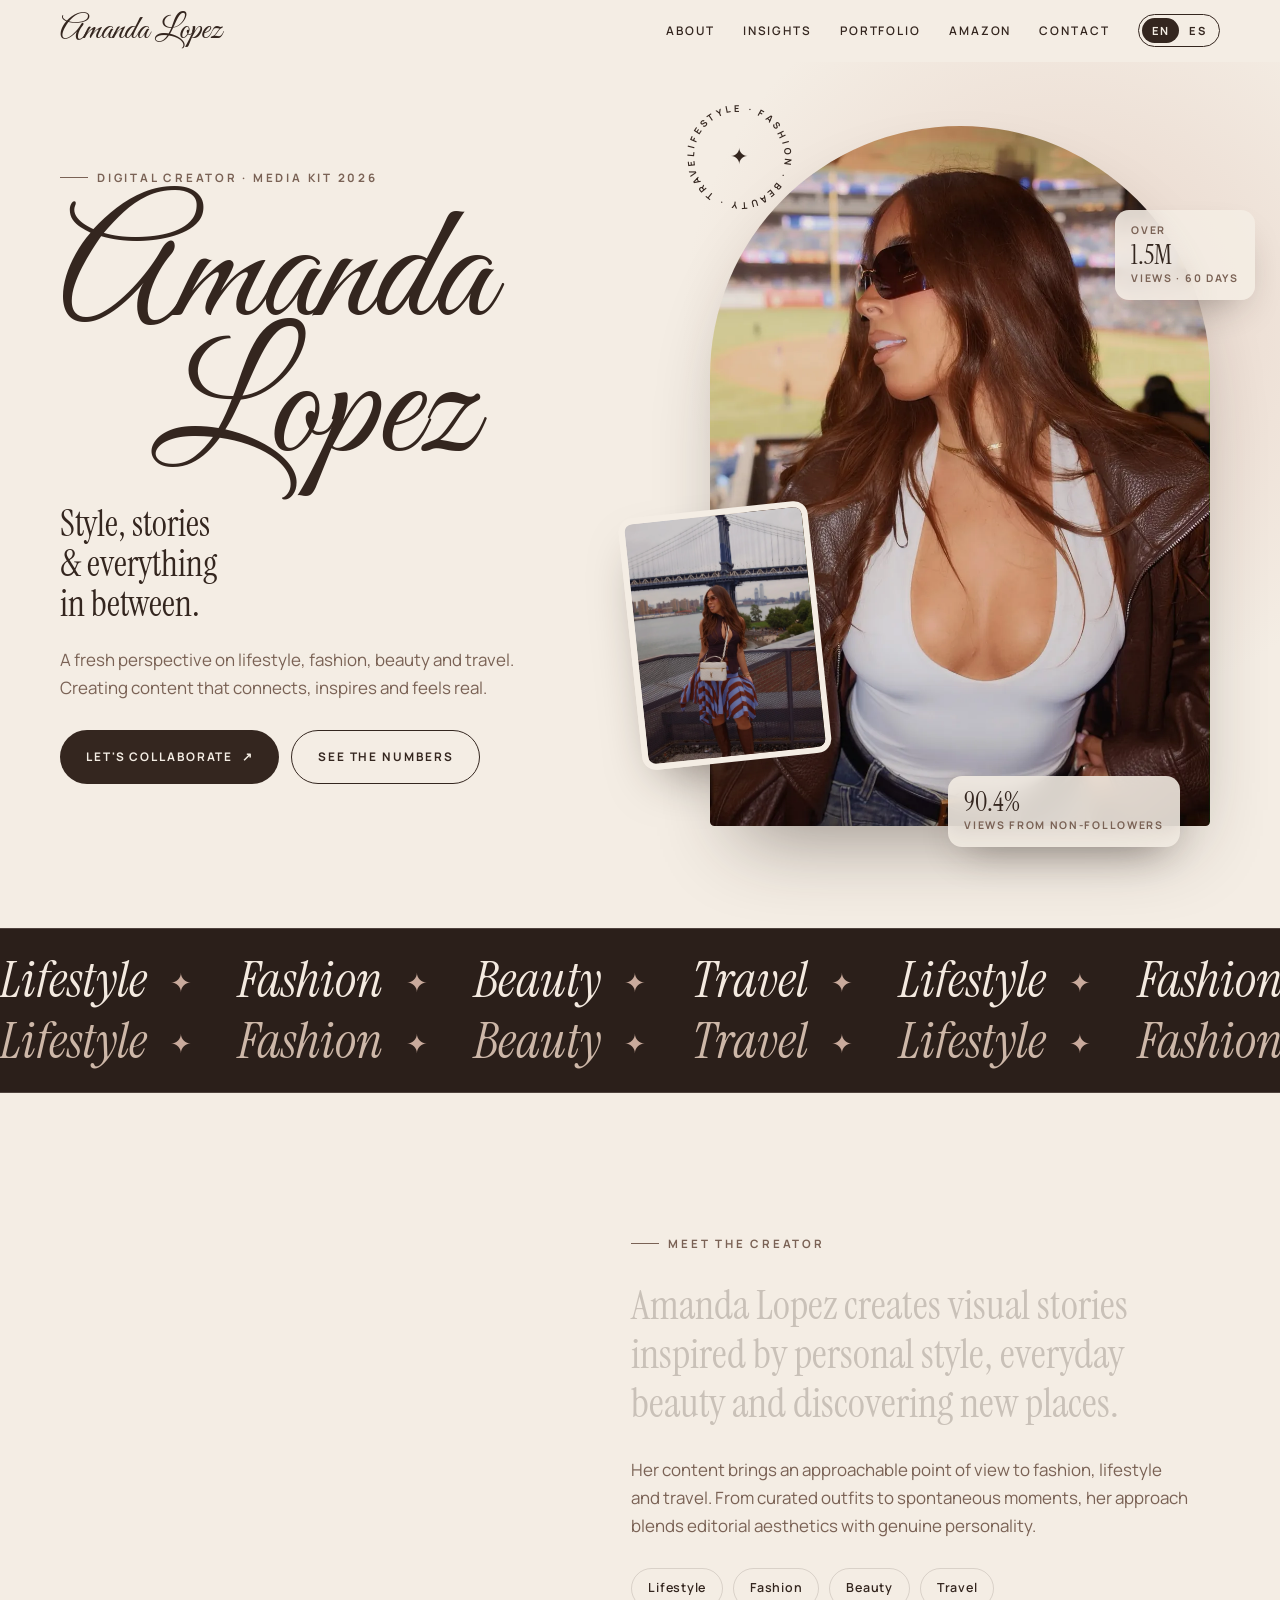
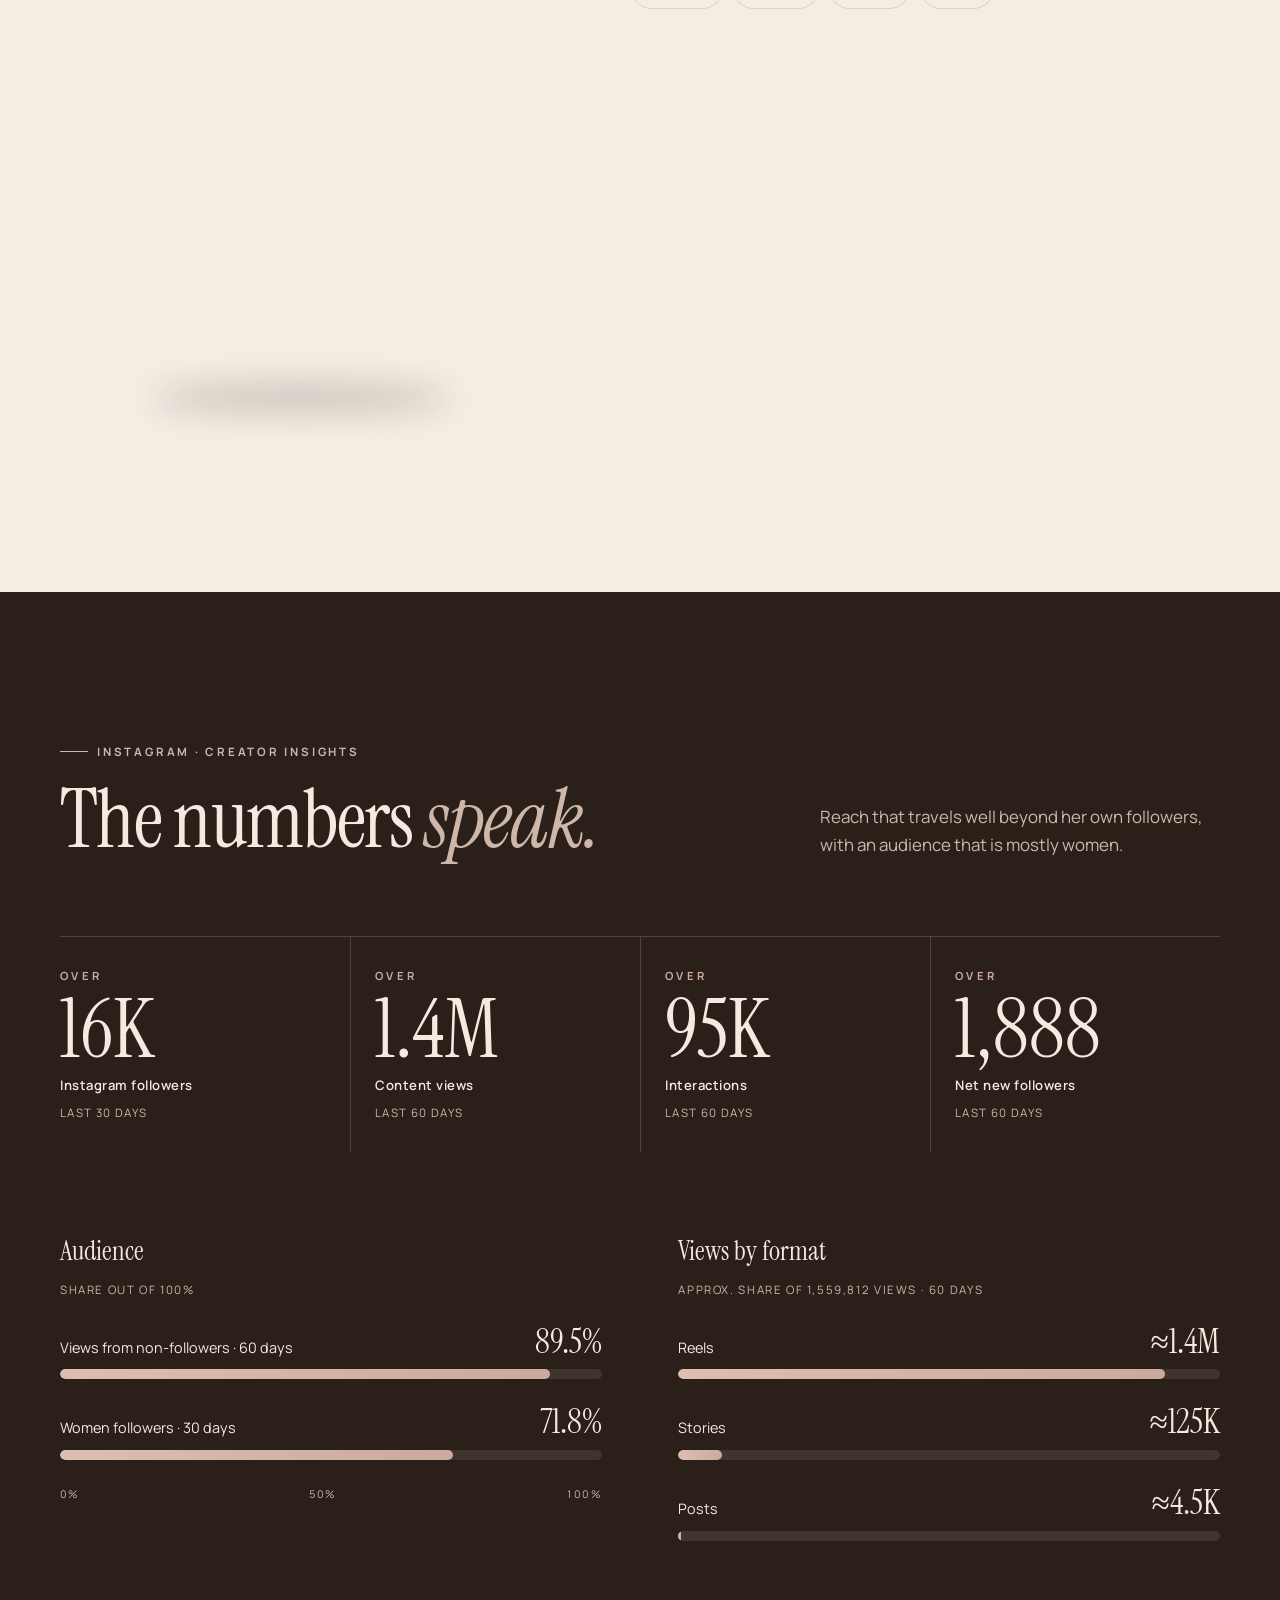
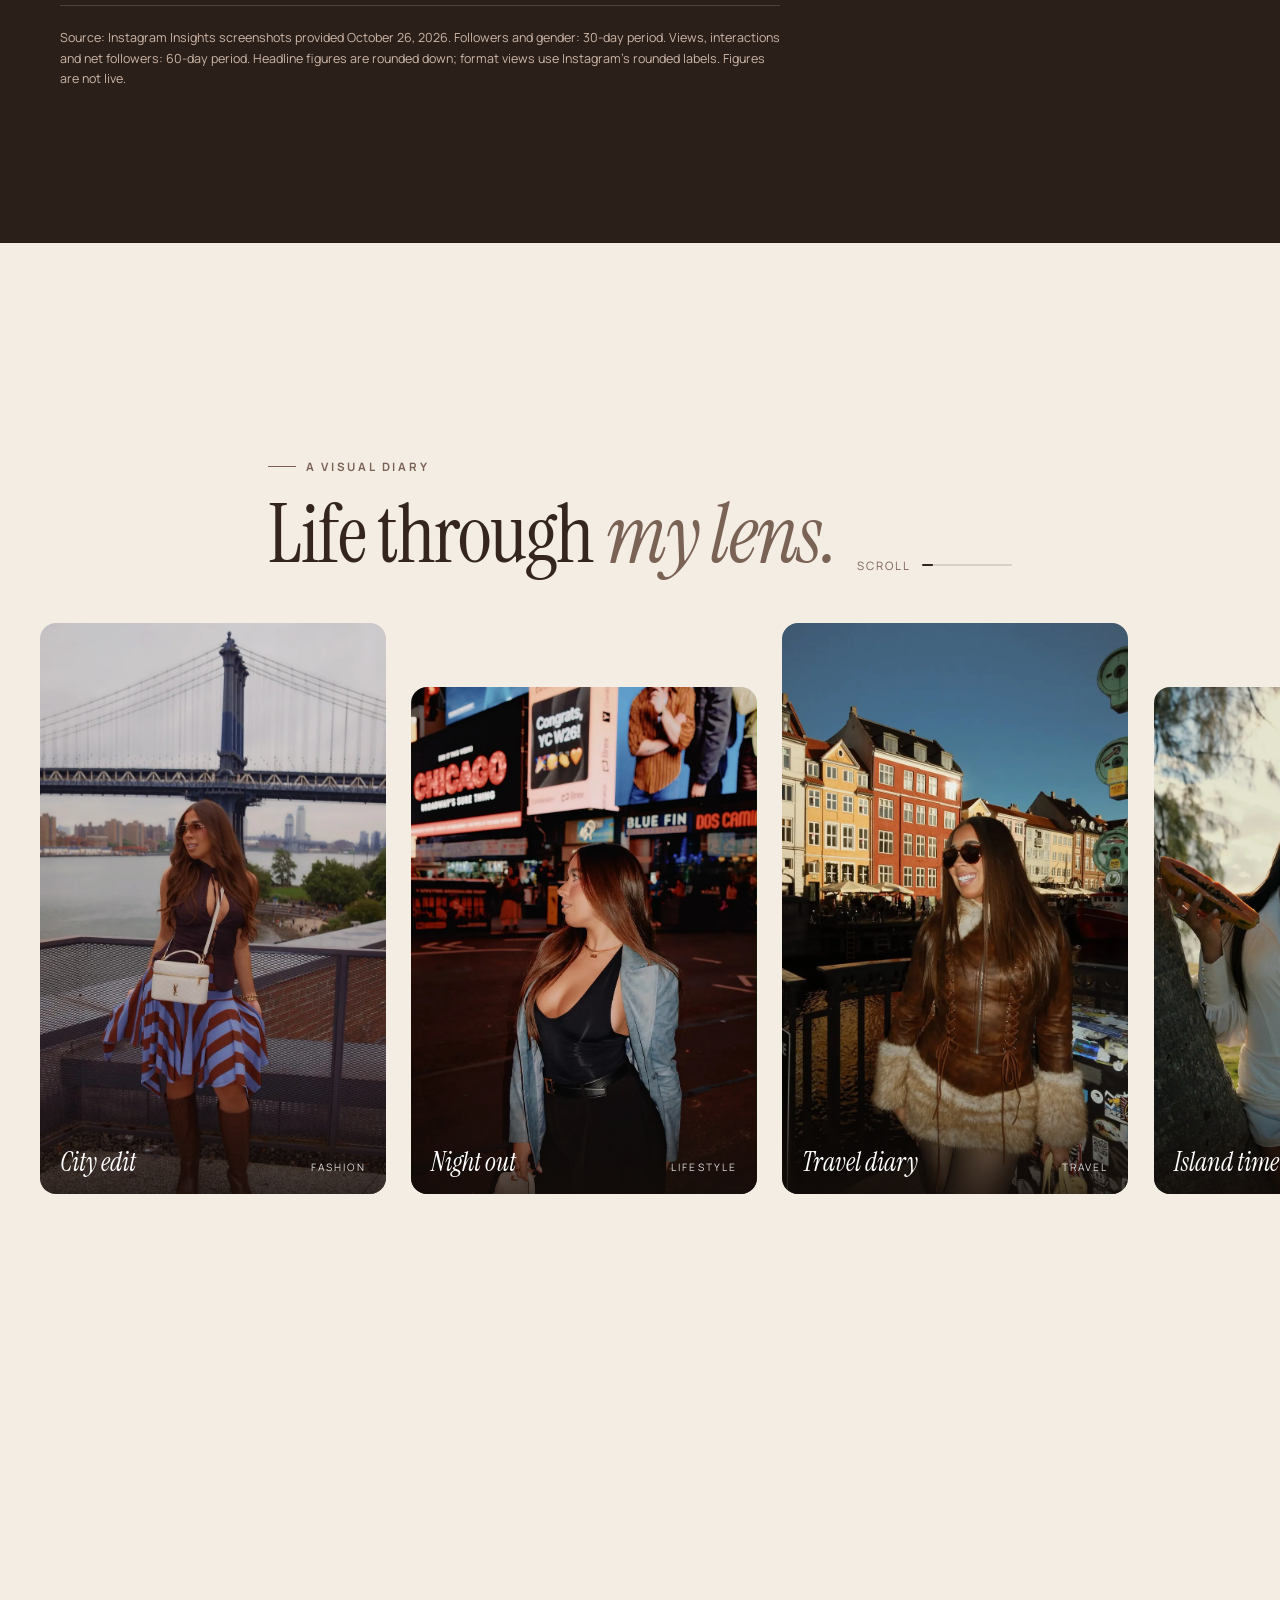
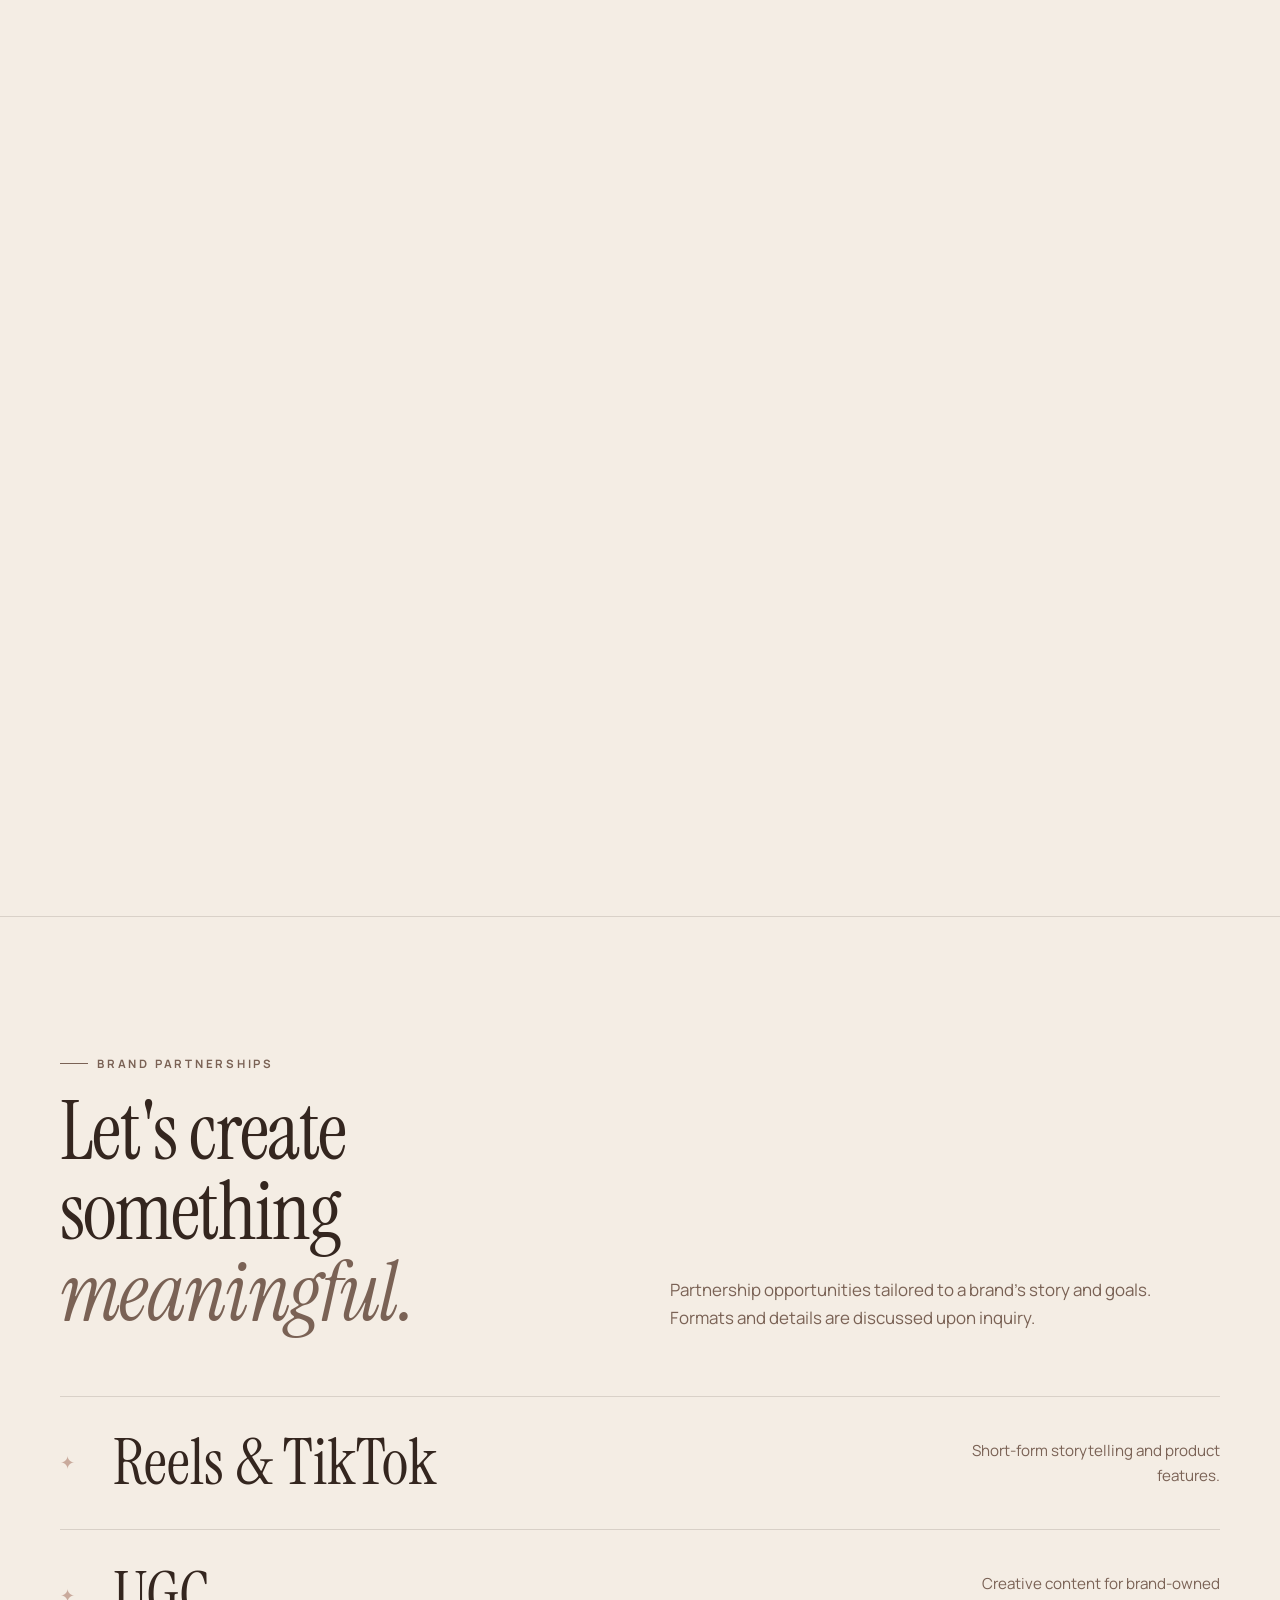
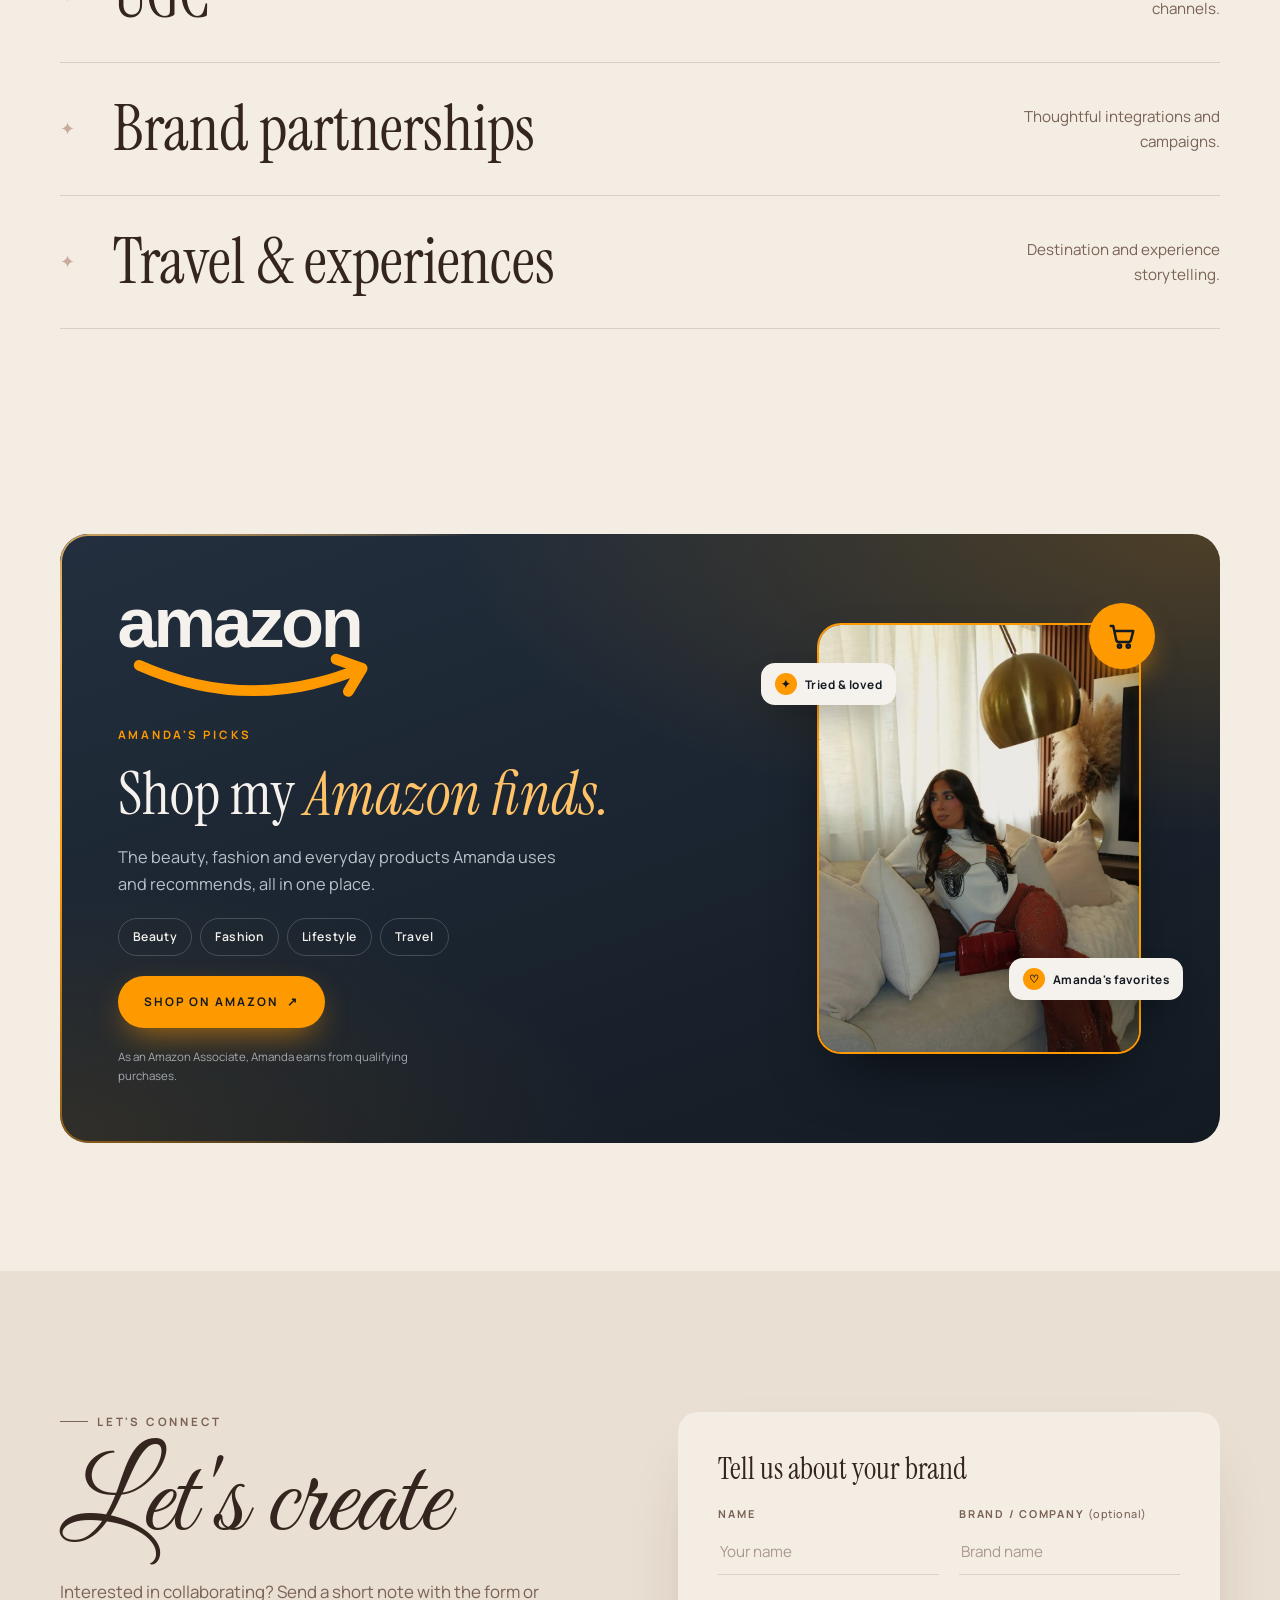
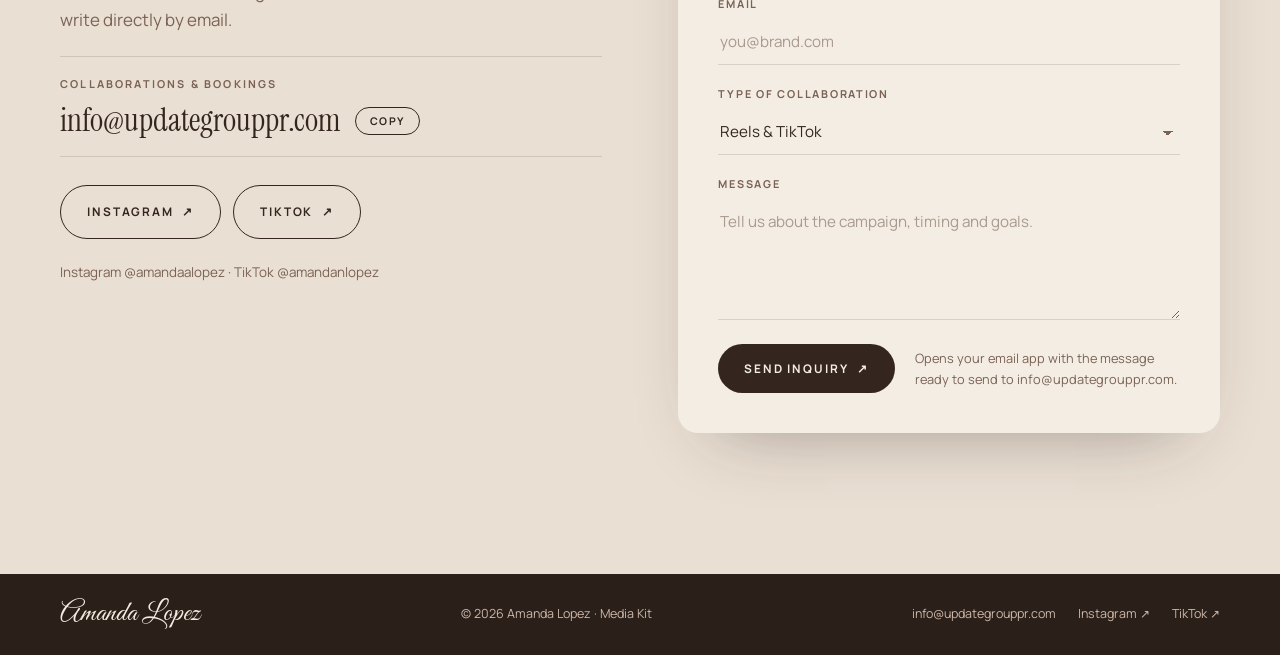
==== Amandalopez/index.html @ 155946e0 "Publish Amanda Lopez media kit at /Amandalopez Copy of the site from the Amanda_Lopez repo (index.ht" ====
<!doctype html>
<html lang="en">
<head>
<meta charset="utf-8">
<meta name="viewport" content="width=device-width,initial-scale=1,viewport-fit=cover">
<title>Amanda Lopez Media Kit</title>
<meta name="claude:viewport-fit-sides" content="cover">
<meta name="description" content="Amanda Lopez — lifestyle, fashion, beauty and travel creator. Media kit 2026.">
<link rel="preconnect" href="https://fonts.googleapis.com">
<link rel="preconnect" href="https://fonts.gstatic.com" crossorigin>
<link rel="stylesheet" href="https://fonts.googleapis.com/css2?family=Great+Vibes&family=Instrument+Serif:ital@0;1&family=Manrope:wght@400;500;600;700&display=swap">
<style>
/* Layout: editorial magazine spread — arched cover photo, chocolate data band, pinned horizontal photo reel, oversized cursive sign-off */
:root{
  --bg:#F4EDE4;          /* cream paper */
  --surface:#EADFD3;     /* nude card */
  --ink:#34261F;         /* chocolate */
  --muted:#7A6255;       /* cocoa text */
  --nude:#C9AA9C;        /* nude accent */
  --rose:#DDBFB2;        /* soft rose */
  --deep:#2B1F1A;        /* espresso band */
  --on-deep:#F4EAE0;
  --on-deep-muted:#CDB7A8;
  --line:rgba(52,38,31,.14);
  --line-deep:rgba(244,234,224,.18);
  --error:#A3412C;
  --phone-a:#9A7B6F;     /* cocoa titanium frame */
  --phone-b:#4A352D;
  --phone-edge:#2E211C;
  --phone-glass:#0D0908;
  --amz-ink:#131A22;     /* Amazon zone: navy */
  --amz-ink-2:#232F3E;
  --amz-orange:#FF9900;
  --amz-orange-2:#FFC266;
  --amz-text:#F5F1EC;
  --amz-muted:#B9C0C9;
  --font-sign:'Great Vibes','Snell Roundhand','Brush Script MT',cursive;
  --font-display:'Instrument Serif','Playfair Display',Georgia,serif;
  --font-body:'Manrope','Helvetica Neue',Arial,sans-serif;
  --ease:cubic-bezier(.22,1,.36,1);
  --gut-l:max(16px,env(safe-area-inset-left,0px));
  --gut-r:max(16px,env(safe-area-inset-right,0px));
  --wrap:1240px;
}
@media (prefers-color-scheme:dark){:root:not([data-theme="light"]){
  --bg:#1C1512;--surface:#271D19;--ink:#F1E6DB;--muted:#BFA899;--nude:#B8917F;--rose:#7E5D50;
  --deep:#120D0B;--on-deep:#F4EAE0;--on-deep-muted:#C2AC9E;--line:rgba(241,230,219,.14);--line-deep:rgba(244,234,224,.16);--error:#E89580;color-scheme:dark}}
:root[data-theme="dark"]{
  --bg:#1C1512;--surface:#271D19;--ink:#F1E6DB;--muted:#BFA899;--nude:#B8917F;--rose:#7E5D50;
  --deep:#120D0B;--on-deep:#F4EAE0;--on-deep-muted:#C2AC9E;--line:rgba(241,230,219,.14);--line-deep:rgba(244,234,224,.16);--error:#E89580;color-scheme:dark}

*{box-sizing:border-box}
html{scroll-behavior:smooth}
body{margin:0;background:var(--bg);color:var(--ink);font-family:var(--font-body);font-size:16px;line-height:1.65;overflow-x:hidden;-webkit-font-smoothing:antialiased}
body::before{content:"";position:fixed;inset:0 0 auto;height:env(safe-area-inset-top,0px);z-index:60;background:var(--bg)}
a{color:inherit;text-decoration:none}
img{max-width:100%;display:block}
::selection{background:var(--nude);color:var(--deep)}
:focus-visible{outline:2px solid var(--nude);outline-offset:4px;border-radius:2px}
.wrap{max-width:var(--wrap);margin-inline:auto;padding-left:var(--gut-l);padding-right:var(--gut-r)}
@media(min-width:700px){:root{--gut-l:max(40px,env(safe-area-inset-left,0px));--gut-r:max(40px,env(safe-area-inset-right,0px))}}
.sr-only{position:absolute;width:1px;height:1px;overflow:hidden;clip:rect(0 0 0 0);white-space:nowrap}

/* type scale */
.eyebrow{font-size:.72rem;font-weight:700;letter-spacing:.24em;text-transform:uppercase;color:var(--muted);display:inline-flex;align-items:center;gap:.8em}
.eyebrow::before{content:"";width:28px;height:1px;background:currentColor}
.h-xl{font-family:var(--font-display);font-weight:400;font-size:clamp(2.6rem,6.4vw,5.6rem);line-height:.98;letter-spacing:-.02em;margin:0;text-wrap:balance}
.h-xl em{font-style:italic;color:var(--muted)}
.lede{font-size:1.06rem;color:var(--muted);max-width:52ch;margin:0}

/* ---------- loader ---------- */
.loader{display:none}
.js-loading .loader{display:grid;place-items:center;position:fixed;inset:0;z-index:100;background:var(--deep);color:var(--on-deep);animation:curtain .8s var(--ease) 1.15s forwards}
.loader span{font-family:var(--font-sign);font-size:clamp(3.4rem,10vw,7rem);clip-path:inset(0 100% 0 0);animation:write 1s var(--ease) .1s forwards;padding:0 .2em}
@keyframes write{to{clip-path:inset(0 0 0 0)}}
@keyframes curtain{to{transform:translateY(-100%)}}

/* ---------- nav ---------- */
.nav{position:sticky;top:env(safe-area-inset-top,0px);z-index:50;transition:background .5s var(--ease),box-shadow .5s var(--ease)}
.nav.scrolled{background:color-mix(in srgb,var(--bg) 82%,transparent);backdrop-filter:blur(18px);-webkit-backdrop-filter:blur(18px);box-shadow:0 1px 0 var(--line)}
.nav-in{display:flex;align-items:center;justify-content:space-between;gap:16px;padding-block:14px}
.sig{font-family:var(--font-sign);font-size:2.1rem;line-height:1;white-space:nowrap;transition:transform .5s var(--ease)}
.sig:hover{transform:rotate(-4deg) scale(1.05)}
.nav-links{display:flex;align-items:center;gap:28px;font-size:.74rem;font-weight:600;letter-spacing:.16em;text-transform:uppercase}
.nav-links a{position:relative;padding-block:6px}
.nav-links a::after{content:"";position:absolute;left:0;right:0;bottom:0;height:1px;background:currentColor;transform:scaleX(0);transform-origin:right;transition:transform .45s var(--ease)}
.nav-links a:hover::after{transform:scaleX(1);transform-origin:left}
.lang{display:inline-flex;border:1px solid var(--ink);border-radius:999px;padding:3px;background:transparent;cursor:pointer;font:700 .7rem/1 var(--font-body);letter-spacing:.12em;color:var(--ink)}
.lang span{padding:7px 10px;border-radius:999px;transition:background .35s var(--ease),color .35s}
.lang span.on{background:var(--ink);color:var(--bg)}
@media(max-width:860px){.nav-links a:not(.keep){display:none}}

/* ---------- hero ---------- */
.hero{position:relative;padding-block:clamp(28px,5vw,64px) clamp(56px,8vw,110px);overflow:hidden}
.hero::before{content:"";position:absolute;width:62vw;height:62vw;max-width:820px;max-height:820px;right:-14vw;top:-10vw;border-radius:50%;background:radial-gradient(circle,var(--rose) 0%,transparent 68%);opacity:.55;pointer-events:none}
.hero-grid{position:relative;display:grid;grid-template-columns:1.05fr .95fr;gap:clamp(24px,5vw,72px);align-items:center}
.hero-copy{min-width:0;display:flex;flex-direction:column;gap:22px}
.hero h1{margin:0;font-family:var(--font-sign);font-weight:400;font-size:clamp(5rem,13vw,11.5rem);line-height:.82;letter-spacing:-.01em}
.hero h1 .l2{display:block;padding-left:.55em}
.hero-tag{font-family:var(--font-display);font-size:clamp(1.6rem,2.8vw,2.5rem);line-height:1.12;margin:0;max-width:16ch;text-wrap:balance}
.hero-tag em{color:var(--muted)}
.cta-row{display:flex;flex-wrap:wrap;gap:12px;margin-top:6px}
.btn{position:relative;display:inline-flex;align-items:center;gap:.7em;padding:16px 26px;border-radius:999px;font-size:.74rem;font-weight:700;letter-spacing:.16em;text-transform:uppercase;overflow:hidden;transition:transform .45s var(--ease),box-shadow .45s var(--ease),background .35s,color .35s;will-change:transform}
.btn-solid{background:var(--ink);color:var(--bg)}
.btn-solid:hover{box-shadow:0 14px 34px rgba(43,31,26,.28)}
.btn-ghost{border:1px solid var(--ink)}
.btn-ghost:hover{background:var(--ink);color:var(--bg)}
.btn .arr{display:inline-block;transition:transform .45s var(--ease)}
.btn:hover .arr{transform:translate(3px,-3px)}

.hero-visual{position:relative;min-width:0;justify-self:center;width:min(100%,500px)}
.arch{position:relative;aspect-ratio:3/4.2;max-width:100%;border-radius:999px 999px 18px 18px;overflow:hidden;background:var(--surface);box-shadow:0 40px 80px -30px rgba(43,31,26,.45)}
.arch img{width:100%;height:100%;object-fit:cover;object-position:50% 30%;transform:scale(1.08);transition:transform 1.6s var(--ease)}
.ready .arch img{transform:scale(1)}
.inset-photo{position:absolute;width:38%;aspect-ratio:3/4;left:-16%;bottom:9%;border-radius:14px;overflow:hidden;border:6px solid var(--bg);box-shadow:0 24px 50px -20px rgba(43,31,26,.5);transform:rotate(-6deg)}
.inset-photo img{width:100%;height:100%;object-fit:cover}
.chip{position:absolute;display:flex;flex-direction:column;gap:2px;padding:12px 16px;border-radius:14px;background:color-mix(in srgb,var(--bg) 88%,transparent);backdrop-filter:blur(10px);-webkit-backdrop-filter:blur(10px);box-shadow:0 18px 40px -18px rgba(43,31,26,.45);font-size:.66rem;font-weight:700;letter-spacing:.16em;text-transform:uppercase;color:var(--muted);animation:float 6s ease-in-out infinite}
.chip b{font-family:var(--font-display);font-weight:400;font-size:1.7rem;letter-spacing:0;text-transform:none;color:var(--ink);line-height:1}
.chip-1{top:12%;right:-9%}
.chip-2{bottom:-3%;right:6%;animation-delay:-3s}
@keyframes float{50%{transform:translateY(-10px)}}
.badge{position:absolute;top:-4%;left:-6%;width:118px;height:118px;color:var(--ink)}
.badge svg{width:100%;height:100%;animation:spin 22s linear infinite}
.badge text{font:700 9.5px var(--font-body);letter-spacing:3.2px;text-transform:uppercase;fill:currentColor}
.badge .star{position:absolute;inset:0;display:grid;place-items:center;font-size:1.4rem}
@keyframes spin{to{transform:rotate(360deg)}}

/* hero entrance */
.rise{opacity:1}
.js .rise{animation:rise 1.2s var(--ease) both;animation-delay:calc(1.05s + var(--d,0) * 110ms)}
.js.no-loader .rise{animation-delay:calc(var(--d,0) * 110ms)}
@keyframes rise{from{opacity:0;transform:translateY(40px);filter:blur(8px)}}

@media(max-width:860px){
  .hero-grid{grid-template-columns:1fr}
  .hero-visual{order:-1;width:min(84%,420px);margin-top:12px}
  .chip-1{right:-12%}
  .hero h1 .l2{padding-left:.4em}
}

/* ---------- marquee ---------- */
.marquee{background:var(--deep);color:var(--on-deep);overflow:hidden;padding-block:20px;border-block:1px solid var(--line-deep)}
.mq-row{display:flex;width:max-content;animation:mq 34s linear infinite}
.mq-row.rev{animation-direction:reverse;animation-duration:40s;color:var(--on-deep-muted)}
.mq-row span{font-family:var(--font-display);font-style:italic;font-size:clamp(1.8rem,4vw,3.2rem);line-height:1.2;padding-right:.9em;white-space:nowrap}
.mq-row span i{font-style:normal;font-size:.5em;vertical-align:middle;padding-left:.9em;color:var(--nude)}
.marquee:hover .mq-row{animation-play-state:paused}
@keyframes mq{to{transform:translateX(-50%)}}

/* ---------- about ---------- */
.about{padding-block:clamp(80px,11vw,150px)}
.about-grid{display:grid;grid-template-columns:.9fr 1.1fr;gap:clamp(32px,7vw,110px);align-items:start}
.phone-stage{position:sticky;top:96px;display:grid;justify-items:center;padding-block:10px 40px;perspective:1600px}
.phone-float{animation:pfloat 7s ease-in-out infinite}
@keyframes pfloat{50%{transform:translateY(-14px)}}
.phone{position:relative;width:min(330px,76vw);aspect-ratio:9/19.3;transform-style:preserve-3d;transform:rotateY(var(--ry,-22deg)) rotateX(var(--rx,8deg)) rotateZ(2deg);transition:transform .6s var(--ease)}
.phone .edge{position:absolute;inset:0;border-radius:15.5%/7.4%;background:linear-gradient(135deg,var(--phone-b),var(--phone-edge));transform:translateZ(var(--z))}
.phone-body{position:absolute;inset:0;border-radius:15.5%/7.4%;padding:3.6%;background:linear-gradient(145deg,var(--phone-a),var(--phone-b) 55%,var(--phone-a));box-shadow:inset 0 0 0 1.5px rgba(255,255,255,.22),inset 0 0 0 6px var(--phone-glass)}
.pbtn{position:absolute;width:4px;border-radius:2px;background:linear-gradient(90deg,var(--phone-edge),var(--phone-a))}
.pbtn.l1{left:-3px;top:18%;height:5%}.pbtn.l2{left:-3px;top:26%;height:9%}.pbtn.l3{left:-3px;top:37%;height:9%}.pbtn.r1{right:-3px;top:30%;height:14%;background:linear-gradient(270deg,var(--phone-edge),var(--phone-a))}
.screen{position:relative;height:100%;border-radius:12.5%/5.9%;overflow:hidden;background:var(--phone-glass)}
.screen img{width:100%;height:100%;object-fit:cover;object-position:50% 30%}
.island{position:absolute;top:2.4%;left:50%;width:31%;height:3.9%;transform:translateX(-50%);border-radius:999px;background:var(--phone-glass);z-index:2}
.statusbar{position:absolute;top:2.7%;left:9%;right:8%;display:flex;justify-content:space-between;align-items:center;color:#fff;font:700 .78rem/1 var(--font-body);z-index:2;text-shadow:0 1px 6px rgba(0,0,0,.35)}
.batt{display:inline-block;width:22px;height:11px;border:1.5px solid #fff;border-radius:3px;padding:1px;margin-left:6px;vertical-align:middle}
.batt::before{content:"";display:block;height:100%;width:80%;background:#fff;border-radius:1px}
.screen-cap{position:absolute;inset:auto 0 0 0;padding:40% 9% 13%;background:linear-gradient(transparent,rgba(20,13,10,.75));color:#fff;display:flex;flex-direction:column;gap:2px}
.screen-cap .s{font-family:var(--font-sign);font-size:2.6rem;line-height:1}
.screen-cap small{font-size:.74rem;letter-spacing:.08em;opacity:.9}
.home-bar{position:absolute;bottom:2.2%;left:50%;width:36%;height:5px;border-radius:5px;background:rgba(255,255,255,.85);transform:translateX(-50%);z-index:2}
.glare{position:absolute;inset:-20%;background:linear-gradient(115deg,rgba(255,255,255,.28) 0%,rgba(255,255,255,.06) 28%,transparent 42%);transform:translateX(var(--gx,0%));pointer-events:none;z-index:3;transition:transform .6s var(--ease)}
.phone-shadow{width:62%;height:26px;margin-top:34px;border-radius:50%;background:var(--ink);opacity:.22;filter:blur(16px)}
@media(max-width:860px){.phone-stage{position:relative;top:0}.phone{width:min(290px,70vw)}}
.about-copy{min-width:0;display:flex;flex-direction:column;gap:28px}
.big-quote{font-family:var(--font-display);font-size:clamp(1.7rem,3.2vw,2.75rem);line-height:1.2;margin:0;text-wrap:pretty}
.big-quote .w{transition:opacity .35s linear}
.about-copy p.lede{max-width:56ch}
.pills{display:flex;flex-wrap:wrap;gap:10px;padding:0;margin:0;list-style:none}
.pills li{border:1px solid var(--line);border-radius:999px;padding:9px 16px;font-size:.78rem;font-weight:600;letter-spacing:.06em;transition:background .35s,color .35s,border-color .35s}
.pills li:hover{background:var(--ink);color:var(--bg);border-color:var(--ink)}
@media(max-width:860px){.about-grid{grid-template-columns:1fr}}

/* ---------- insights ---------- */
.insights{background:var(--deep);color:var(--on-deep);padding-block:clamp(80px,11vw,150px);position:relative;overflow:hidden}
.insights .eyebrow{color:var(--on-deep-muted)}
.insights .h-xl em{color:var(--on-deep-muted)}
.ins-head{display:flex;flex-wrap:wrap;justify-content:space-between;align-items:end;gap:24px}
.ins-head .lede{color:var(--on-deep-muted);max-width:40ch}
.stat-grid{display:grid;grid-template-columns:repeat(4,1fr);margin-top:clamp(48px,6vw,80px);border-top:1px solid var(--line-deep)}
.stat{min-width:0;padding:30px 24px 30px 0;display:flex;flex-direction:column;gap:6px}
.stat+.stat{padding-left:24px;border-left:1px solid var(--line-deep)}
.stat .over{font-size:.7rem;font-weight:700;letter-spacing:.3em;text-transform:uppercase;color:var(--nude)}
.stat .num{font-family:var(--font-display);font-size:clamp(3.2rem,6.4vw,5.6rem);line-height:.95;font-variant-numeric:tabular-nums;white-space:nowrap}
.stat .lbl{font-size:.82rem;font-weight:600;letter-spacing:.04em;color:var(--on-deep)}
.stat .per{font-size:.72rem;letter-spacing:.12em;text-transform:uppercase;color:var(--on-deep-muted)}
@media(max-width:900px){.stat-grid{grid-template-columns:repeat(2,1fr)}.stat:nth-child(3){padding-left:0;border-left:0}.stat:nth-child(n+3){border-top:1px solid var(--line-deep)}}
@media(max-width:420px){.stat{padding-right:12px}.stat+.stat{padding-left:12px}.stat:nth-child(3){padding-left:0}.stat .num{font-size:2.7rem}}

.ins-lower{display:grid;grid-template-columns:1fr 1fr;gap:clamp(32px,6vw,90px);margin-top:clamp(48px,6vw,80px)}
.panel{min-width:0;display:flex;flex-direction:column;gap:26px}
.panel h3{margin:0;font-family:var(--font-display);font-weight:400;font-size:1.7rem}
.panel h3 small{display:block;font-family:var(--font-body);font-size:.72rem;letter-spacing:.14em;text-transform:uppercase;color:var(--on-deep-muted);margin-top:6px}
.meter{display:flex;flex-direction:column;gap:10px}
.meter-top{display:flex;justify-content:space-between;align-items:baseline;gap:12px}
.meter-top span{font-size:.9rem;color:var(--on-deep)}
.meter-top b{font-family:var(--font-display);font-weight:400;font-size:2.1rem;line-height:1;font-variant-numeric:tabular-nums}
.track{height:10px;border-radius:999px;background:rgba(244,234,224,.1);overflow:hidden}
.fill{height:100%;width:var(--v);min-width:3px;border-radius:999px;background:linear-gradient(90deg,var(--rose),var(--nude));transform-origin:left;transition:transform 1.8s var(--ease)}
.js-anim .fill{transform:scaleX(0)}
.js-anim .on .fill{transform:scaleX(1)}
.scale{display:flex;justify-content:space-between;font-size:.66rem;letter-spacing:.1em;color:var(--on-deep-muted);font-variant-numeric:tabular-nums}
.src{margin-top:clamp(40px,5vw,64px);padding-top:22px;border-top:1px solid var(--line-deep);font-size:.78rem;color:var(--on-deep-muted);max-width:90ch}
@media(max-width:860px){.ins-lower{grid-template-columns:1fr}}

/* ---------- portfolio (pinned horizontal reel) ---------- */
.work{position:relative;padding-block:clamp(80px,10vw,130px) 0}
.work-pin{display:flex;flex-direction:column;gap:clamp(28px,4vw,48px)}
.work-head{display:flex;flex-wrap:wrap;justify-content:space-between;align-items:end;gap:20px}
.reel-wrap{overflow-x:auto;scroll-snap-type:x mandatory;scroll-padding-left:var(--gut-l);scrollbar-width:none;padding-bottom:clamp(60px,8vw,110px)}
.reel-wrap::-webkit-scrollbar{display:none}
.reel{display:flex;gap:clamp(14px,2vw,26px);width:max-content;padding-left:var(--gut-l);padding-right:var(--gut-r)}
@media(min-width:1320px){.reel{padding-left:calc((100vw - var(--wrap))/2 + 40px)}.reel-wrap{scroll-padding-left:calc((100vw - var(--wrap))/2 + 40px)}}
.shot{position:relative;margin:0;flex:0 0 auto;width:clamp(240px,27vw,380px);aspect-ratio:3/4.4;border-radius:16px;overflow:hidden;background:var(--surface);scroll-snap-align:start;transition:transform .8s var(--ease)}
.shot:nth-child(even){margin-top:clamp(20px,5vw,70px)}
.shot img{width:100%;height:100%;object-fit:cover;transition:transform 1.3s var(--ease),filter 1s}
.shot:hover img{transform:scale(1.08);filter:saturate(1.08)}
.shot figcaption{position:absolute;inset:auto 0 0 0;padding:60px 20px 18px;background:linear-gradient(transparent,rgba(20,13,10,.72));color:#fff;display:flex;justify-content:space-between;align-items:end;gap:10px}
.shot figcaption b{font-family:var(--font-display);font-style:italic;font-weight:400;font-size:1.65rem;line-height:1}
.shot figcaption small{font-size:.64rem;letter-spacing:.2em;text-transform:uppercase;opacity:.85}
.reel-hint{font-size:.72rem;letter-spacing:.18em;text-transform:uppercase;color:var(--muted);display:flex;align-items:center;gap:10px}
.reel-hint .bar{width:90px;height:2px;background:var(--line);border-radius:2px;overflow:hidden}
.reel-hint .bar i{display:block;height:100%;width:100%;background:var(--ink);transform-origin:left;transform:scaleX(var(--p,.12))}
/* pinned mode (desktop, motion allowed) */
.work.pinned .work-pin{position:sticky;top:0;height:100vh;height:100svh;justify-content:center;overflow:hidden}
.work.pinned .reel-wrap{overflow:visible;scroll-snap-type:none;padding-bottom:0}
.work.pinned .reel{will-change:transform}

/* ---------- services ---------- */
.services{padding-block:clamp(80px,10vw,140px);border-top:1px solid var(--line)}
.svc-head{display:grid;grid-template-columns:1fr 1fr;gap:24px 60px;align-items:end;margin-bottom:clamp(40px,5vw,64px)}
.svc-head>*{min-width:0}
.svc-list{list-style:none;margin:0;padding:0;border-top:1px solid var(--line)}
.svc{display:grid;grid-template-columns:auto 1fr auto;align-items:center;gap:clamp(16px,3vw,40px);padding-block:clamp(22px,3vw,34px);border-bottom:1px solid var(--line);position:relative;cursor:default}
.svc .star{color:var(--nude);font-size:1.1rem;transition:transform .6s var(--ease)}
.svc h3{margin:0;font-family:var(--font-display);font-weight:400;font-size:clamp(2rem,5vw,4.2rem);line-height:1;transition:transform .6s var(--ease),color .4s}
.svc p{margin:0;max-width:30ch;text-align:right;color:var(--muted);font-size:.95rem;min-width:0}
.svc:hover h3{transform:translateX(18px);font-style:italic}
.svc:hover .star{transform:rotate(180deg) scale(1.3)}
.svc-float{position:fixed;left:0;top:0;width:220px;aspect-ratio:3/4;border-radius:14px;overflow:hidden;pointer-events:none;z-index:40;opacity:0;transform:translate(-50%,-50%) scale(.85) rotate(-4deg);transition:opacity .35s var(--ease),transform .5s var(--ease)}
.svc-float.show{opacity:1;transform:translate(-50%,-50%) scale(1) rotate(-4deg)}
.svc-float img{width:100%;height:100%;object-fit:cover}
@media(max-width:760px){.svc-head{grid-template-columns:1fr}.svc{grid-template-columns:auto 1fr}.svc p{grid-column:2;text-align:left}}

/* ---------- amazon zone ---------- */
@property --spin{syntax:'<angle>';inherits:false;initial-value:0deg}
.amz{padding-block:clamp(40px,6vw,90px) clamp(80px,10vw,130px)}
.amz-card{position:relative;isolation:isolate;border-radius:28px;padding:clamp(26px,4.5vw,64px);color:var(--amz-text);background:radial-gradient(120% 90% at 100% 0%,rgba(255,153,0,.22),transparent 55%),radial-gradient(80% 70% at 0% 100%,rgba(255,153,0,.10),transparent 60%),linear-gradient(160deg,var(--amz-ink-2),var(--amz-ink));display:grid;grid-template-columns:1.25fr .75fr;gap:clamp(28px,5vw,70px);align-items:center;overflow:hidden;transform:perspective(1400px) rotateX(var(--tx,0deg)) rotateY(var(--ty,0deg));transition:transform .6s var(--ease)}
.amz-card::before{content:"";position:absolute;inset:0;border-radius:inherit;padding:2px;background:conic-gradient(from var(--spin),transparent 0 62%,var(--amz-orange) 74%,var(--amz-orange-2) 80%,transparent 92%);-webkit-mask:linear-gradient(#000 0 0) content-box,linear-gradient(#000 0 0);-webkit-mask-composite:xor;mask-composite:exclude;animation:spinb 5s linear infinite;z-index:-1;pointer-events:none}
@keyframes spinb{to{--spin:360deg}}
.amz-card>*{min-width:0}
.amz-copy{display:flex;flex-direction:column;gap:20px}
.amz-logo{display:inline-flex;flex-direction:column;align-items:flex-start;color:var(--amz-text);width:max-content}
.amz-logo .word{font:800 clamp(2.6rem,6vw,4.4rem)/.9 'Helvetica Neue',Arial,sans-serif;letter-spacing:-.045em}
.amz-logo svg{width:82%;height:auto;margin-top:-2px;margin-left:4%;overflow:visible}
.amz-logo path{fill:none;stroke:var(--amz-orange);stroke-width:7;stroke-linecap:round;stroke-linejoin:round}
.js-anim .amz-logo path{stroke-dasharray:200;stroke-dashoffset:200;transition:stroke-dashoffset 1.4s var(--ease) .35s}
.js-anim .on .amz-logo path{stroke-dashoffset:0}
.amz-kicker{font-size:.72rem;font-weight:700;letter-spacing:.24em;text-transform:uppercase;color:var(--amz-orange)}
.amz h2{margin:0;font-family:var(--font-display);font-weight:400;font-size:clamp(2.2rem,4.6vw,3.9rem);line-height:1.02;text-wrap:balance}
.amz h2 em{color:var(--amz-orange-2)}
.amz-copy p{margin:0;color:var(--amz-muted);max-width:46ch;font-size:1.02rem}
.amz-tags{display:flex;flex-wrap:wrap;gap:8px;list-style:none;margin:0;padding:0}
.amz-tags li{padding:8px 14px;border-radius:999px;border:1px solid rgba(255,255,255,.18);font-size:.76rem;font-weight:600;letter-spacing:.05em}
.btn-amz{background:var(--amz-orange);color:var(--amz-ink);align-self:flex-start;box-shadow:0 12px 32px -10px rgba(255,153,0,.7)}
.btn-amz::after{content:"";position:absolute;top:0;bottom:0;left:-60%;width:40%;transform:skewX(-20deg);background:linear-gradient(90deg,transparent,rgba(255,255,255,.55),transparent);animation:sheen 3.2s ease-in-out infinite}
@keyframes sheen{0%,55%{left:-60%}100%{left:130%}}
.btn-amz:hover{background:var(--amz-orange-2);box-shadow:0 18px 40px -10px rgba(255,153,0,.85)}
.amz-disc{font-size:.72rem!important;color:var(--amz-muted)!important;opacity:.85}
.amz-visual{position:relative;justify-self:center;width:min(100%,320px)}
.amz-photo{position:relative;aspect-ratio:3/4;border-radius:22px;overflow:hidden;box-shadow:0 0 0 2px var(--amz-orange),0 30px 60px -20px rgba(0,0,0,.6)}
.amz-photo img{width:100%;height:100%;object-fit:cover;object-position:50% 35%;transition:transform 1.2s var(--ease)}
.amz-card:hover .amz-photo img{transform:scale(1.06)}
.amz-float{position:absolute;display:flex;align-items:center;gap:8px;padding:10px 14px;border-radius:14px;background:var(--amz-text);color:var(--amz-ink);font-size:.74rem;font-weight:700;letter-spacing:.04em;box-shadow:0 16px 34px -14px rgba(0,0,0,.55);animation:float 5.5s ease-in-out infinite;white-space:nowrap}
.amz-float .dot{width:22px;height:22px;border-radius:50%;display:grid;place-items:center;background:var(--amz-orange);font-size:.7rem}
.amz-float.f1{top:9%;left:-18%}
.amz-float.f2{bottom:12%;right:-14%;animation-delay:-2.6s}
.amz-cart{position:absolute;top:-22px;right:-16px;width:66px;height:66px;border-radius:50%;background:var(--amz-orange);color:var(--amz-ink);display:grid;place-items:center;box-shadow:0 14px 30px -10px rgba(255,153,0,.8);animation:bob 2.8s ease-in-out infinite}
.amz-cart svg{width:30px;height:30px}
@keyframes bob{50%{transform:translateY(-8px) rotate(-8deg)}}
@media(max-width:860px){.amz-card{grid-template-columns:1fr}.amz-visual{order:-1;width:min(70%,280px);margin-top:10px}.amz-float.f1{left:-10%}.amz-float.f2{right:-10%}}

/* ---------- contact ---------- */
.contact{position:relative;padding-block:clamp(80px,11vw,150px);overflow:hidden;background:var(--surface)}
.contact-grid{display:grid;grid-template-columns:1fr 1fr;gap:clamp(36px,6vw,90px);align-items:start}
.contact-grid>*{min-width:0}
.contact-intro{display:flex;flex-direction:column;gap:22px}
.contact h2{margin:0;font-family:var(--font-sign);font-weight:400;font-size:clamp(4rem,9vw,8.5rem);line-height:.9}
.mail-row{display:flex;flex-wrap:wrap;align-items:center;gap:10px 14px;padding-block:18px;border-block:1px solid var(--line)}
.mail-row .k{width:100%;font-size:.68rem;font-weight:700;letter-spacing:.2em;text-transform:uppercase;color:var(--muted)}
.mail{font-family:var(--font-display);font-size:clamp(1.4rem,2.6vw,2rem);line-height:1.1;overflow-wrap:anywhere;user-select:all}
.mail:hover{color:var(--muted)}
.copy{border:1px solid var(--ink);background:transparent;color:var(--ink);border-radius:999px;padding:8px 14px;font:700 .66rem/1 var(--font-body);letter-spacing:.14em;text-transform:uppercase;cursor:pointer;transition:background .3s,color .3s}
.copy:hover{background:var(--ink);color:var(--bg)}
.handles{margin:0;font-size:.84rem;color:var(--muted)}
.form{background:var(--bg);border-radius:20px;padding:clamp(22px,3.4vw,40px);display:grid;grid-template-columns:1fr 1fr;gap:20px;box-shadow:0 30px 70px -40px rgba(43,31,26,.45)}
.form h3{grid-column:1/-1;margin:0;font-family:var(--font-display);font-weight:400;font-size:1.9rem;line-height:1.1}
.field{display:flex;flex-direction:column;gap:6px;min-width:0}
.field.full{grid-column:1/-1}
.field label{font-size:.68rem;font-weight:700;letter-spacing:.16em;text-transform:uppercase;color:var(--muted)}
.field label i{font-style:normal;font-weight:500;letter-spacing:.04em;text-transform:none}
.field input,.field select,.field textarea{width:100%;font:inherit;font-size:.95rem;color:var(--ink);background:transparent;border:0;border-bottom:1px solid var(--line);border-radius:0;padding:10px 2px;transition:border-color .3s}
.field input::placeholder,.field textarea::placeholder{color:var(--muted);opacity:.6}
.field textarea{resize:vertical;min-height:96px}
.field select{appearance:none;-webkit-appearance:none;cursor:pointer;background-image:linear-gradient(45deg,transparent 50%,var(--muted) 50%),linear-gradient(135deg,var(--muted) 50%,transparent 50%);background-position:calc(100% - 12px) 55%,calc(100% - 7px) 55%;background-size:5px 5px;background-repeat:no-repeat}
.field select option{background:var(--bg);color:var(--ink)}
.field input:focus,.field select:focus,.field textarea:focus{outline:none;border-bottom-color:var(--ink)}
.field.bad input,.field.bad textarea{border-bottom-color:var(--error)}
.err{font-size:.76rem;color:var(--error)}
.err:empty{display:none}
.form-foot{grid-column:1/-1;display:flex;flex-wrap:wrap;align-items:center;gap:14px 20px;margin-top:4px}
.form-foot .btn{border:0;cursor:pointer;font-family:var(--font-body)}
.note{margin:0;flex:1 1 200px;font-size:.8rem;color:var(--muted)}
.status{grid-column:1/-1;margin:0;padding:14px 16px;border-radius:12px;background:var(--surface);font-size:.88rem}
@media(max-width:860px){.contact-grid{grid-template-columns:1fr}}
@media(max-width:520px){.form{grid-template-columns:1fr}}

/* ---------- footer ---------- */
.foot{background:var(--deep);color:var(--on-deep-muted);font-size:.78rem}
.foot-in{display:flex;flex-wrap:wrap;justify-content:space-between;align-items:center;gap:14px;padding-block:26px}
.foot .sig{color:var(--on-deep);font-size:1.8rem}
.foot nav{display:flex;flex-wrap:wrap;gap:10px 22px}
.foot a:hover{color:var(--on-deep)}

/* ---------- scroll reveal (visible at rest; JS opts in) ---------- */
.js-anim .rv{opacity:0;transform:translateY(46px);transition:opacity 1.1s var(--ease),transform 1.1s var(--ease);transition-delay:var(--rd,0ms)}
.js-anim .rv.on{opacity:1;transform:none}
.progress{position:fixed;left:0;top:env(safe-area-inset-top,0px);height:2px;width:100%;background:var(--nude);transform-origin:left;transform:scaleX(0);z-index:70;pointer-events:none}

@media(prefers-reduced-motion:reduce){
  *,*::before,*::after{animation-duration:.01ms!important;animation-iteration-count:1!important;transition-duration:.01ms!important;scroll-behavior:auto!important}
  .mq-row{animation:none}
}
</style>
</head>
<body>

<div class="loader" aria-hidden="true"><span>Amanda Lopez</span></div>
<div class="progress" id="progress"></div>

<header class="nav" id="nav">
  <div class="wrap nav-in">
    <a class="sig" href="#top" aria-label="Amanda Lopez, back to top">Amanda Lopez</a>
    <nav class="nav-links" aria-label="Main">
      <a href="#about" data-en="About" data-es="Sobre mí">About</a>
      <a href="#insights" data-en="Insights" data-es="Estadísticas">Insights</a>
      <a href="#portfolio" data-en="Portfolio" data-es="Portafolio">Portfolio</a>
      <a href="#amazon">Amazon</a>
      <a href="#contact" class="keep" data-en="Contact" data-es="Contacto">Contact</a>
      <button class="lang" id="lang" type="button" aria-label="Cambiar a español"><span class="on" data-l="en">EN</span><span data-l="es">ES</span></button>
    </nav>
  </div>
</header>

<main id="top">
  <!-- HERO -->
  <section class="hero">
    <div class="wrap hero-grid">
      <div class="hero-copy">
        <div class="eyebrow rise" style="--d:0" data-en="Digital creator · Media kit 2026" data-es="Creadora digital · Media kit 2026">Digital creator · Media kit 2026</div>
        <h1 class="rise" style="--d:1">Amanda <span class="l2">Lopez</span></h1>
        <p class="hero-tag rise" style="--d:2"><span data-en="Style, stories &amp; everything in between." data-es="Estilo, historias y todo lo que nos inspira.">Style, stories &amp; everything in between.</span></p>
        <p class="lede rise" style="--d:3" data-en="A fresh perspective on lifestyle, fashion, beauty and travel. Creating content that connects, inspires and feels real." data-es="Una perspectiva fresca sobre lifestyle, moda, belleza y viajes. Contenido que conecta, inspira y se siente auténtico.">A fresh perspective on lifestyle, fashion, beauty and travel. Creating content that connects, inspires and feels real.</p>
        <div class="cta-row rise" style="--d:4">
          <a class="btn btn-solid magnet" href="#contact"><span data-en="Let's collaborate" data-es="Colaboremos">Let's collaborate</span> <span class="arr" aria-hidden="true">↗</span></a>
          <a class="btn btn-ghost magnet" href="#insights"><span data-en="See the numbers" data-es="Ver los números">See the numbers</span></a>
        </div>
      </div>

      <div class="hero-visual rise" style="--d:1" id="heroVisual">
        <div class="arch" data-depth="10"><img src="assets/amanda-gameday.webp" alt="Amanda Lopez in a brown leather jacket and sunglasses" width="960" height="1440" fetchpriority="high"></div>
        <div class="inset-photo" data-depth="22"><img src="assets/amanda-bridge.webp" alt="Amanda Lopez on a rooftop by a bridge" width="960" height="1440"></div>
        <div class="badge" aria-hidden="true">
          <svg viewBox="0 0 120 120"><defs><path id="circ" d="M60,60 m-46,0 a46,46 0 1,1 92,0 a46,46 0 1,1 -92,0"/></defs><text><textPath href="#circ" data-en="Lifestyle · Fashion · Beauty · Travel ·" data-es="Lifestyle · Moda · Belleza · Viajes ·">Lifestyle · Fashion · Beauty · Travel ·</textPath></text></svg>
          <span class="star">✦</span>
        </div>
        <div class="chip chip-1" data-depth="30"><span data-en="Over" data-es="Más de">Over</span><b>1.5M</b><span data-en="views · 60 days" data-es="vistas · 60 días">views · 60 days</span></div>
        <div class="chip chip-2" data-depth="18"><b>90.4%</b><span data-en="views from non-followers" data-es="vistas de no seguidores">views from non-followers</span></div>
      </div>
    </div>
  </section>

  <!-- MARQUEE -->
  <div class="marquee" aria-hidden="true">
    <div class="mq-row" id="mq1"></div>
    <div class="mq-row rev" id="mq2"></div>
  </div>

  <!-- ABOUT -->
  <section class="about" id="about">
    <div class="wrap about-grid">
      <div class="phone-stage rv">
        <div class="phone-float">
          <div class="phone" id="phone">
            <div class="edge" style="--z:-14px"></div><div class="edge" style="--z:-10px"></div><div class="edge" style="--z:-6px"></div><div class="edge" style="--z:-2px"></div>
            <div class="phone-body">
              <span class="pbtn l1"></span><span class="pbtn l2"></span><span class="pbtn l3"></span><span class="pbtn r1"></span>
              <div class="screen">
                <img src="assets/amanda-home.webp" alt="Amanda Lopez wearing a fringe skirt in a styled living room, shown on a phone screen" width="960" height="1440" loading="lazy">
                <div class="island"></div>
                <div class="statusbar" aria-hidden="true"><span>9:41</span><span>5G<span class="batt"></span></span></div>
                <div class="screen-cap"><span class="s">Amanda Lopez</span><small>@amandaalopez</small></div>
                <div class="home-bar"></div>
                <div class="glare"></div>
              </div>
            </div>
          </div>
        </div>
        <div class="phone-shadow" aria-hidden="true"></div>
      </div>
      <div class="about-copy">
        <div class="eyebrow rv" data-en="Meet the creator" data-es="Conoce a la creadora">Meet the creator</div>
        <p class="big-quote" id="quote" data-en="Amanda Lopez creates visual stories inspired by personal style, everyday beauty and discovering new places." data-es="Amanda Lopez crea historias visuales inspiradas en su estilo personal, la belleza cotidiana y el descubrimiento de nuevos lugares.">Amanda Lopez creates visual stories inspired by personal style, everyday beauty and discovering new places.</p>
        <p class="lede rv" data-en="Her content brings an approachable point of view to fashion, lifestyle and travel. From curated outfits to spontaneous moments, her approach blends editorial aesthetics with genuine personality." data-es="Su contenido aporta una perspectiva cercana a la moda, el lifestyle y los viajes. Desde outfits cuidadosamente seleccionados hasta momentos espontáneos, su estilo combina una estética editorial con una personalidad auténtica.">Her content brings an approachable point of view to fashion, lifestyle and travel. From curated outfits to spontaneous moments, her approach blends editorial aesthetics with genuine personality.</p>
        <ul class="pills rv" aria-label="Content categories">
          <li>Lifestyle</li><li data-en="Fashion" data-es="Moda">Fashion</li><li data-en="Beauty" data-es="Belleza">Beauty</li><li data-en="Travel" data-es="Viajes">Travel</li>
        </ul>
      </div>
    </div>
  </section>

  <!-- INSIGHTS -->
  <section class="insights" id="insights">
    <div class="wrap">
      <div class="ins-head">
        <div style="min-width:0">
          <div class="eyebrow rv" data-en="Instagram · Creator insights" data-es="Instagram · Estadísticas de creadora">Instagram · Creator insights</div>
          <h2 class="h-xl rv" style="margin-top:18px"><span data-en="The numbers" data-es="Los números">The numbers</span> <em data-en="speak." data-es="hablan.">speak.</em></h2>
        </div>
        <p class="lede rv" data-en="Reach that travels well beyond her own followers, with an audience that is mostly women." data-es="Un alcance que va mucho más allá de sus seguidores, con una audiencia mayormente femenina.">Reach that travels well beyond her own followers, with an audience that is mostly women.</p>
      </div>

      <div class="stat-grid">
        <div class="stat rv" style="--rd:0ms" data-aria-en="Over 17 thousand Instagram followers" data-aria-es="Más de 17 mil seguidores en Instagram">
          <span class="over" data-en="Over" data-es="Más de">Over</span>
          <span class="num" data-count="17000" data-fmt="k">17K</span>
          <span class="lbl" data-en="Instagram followers" data-es="Seguidores en Instagram">Instagram followers</span>
          <span class="per" data-en="Last 30 days" data-es="Últimos 30 días">Last 30 days</span>
        </div>
        <div class="stat rv" style="--rd:90ms" data-aria-en="Over 1.5 million content views in 60 days" data-aria-es="Más de 1.5 millones de visualizaciones en 60 días">
          <span class="over" data-en="Over" data-es="Más de">Over</span>
          <span class="num" data-count="1500000" data-fmt="m">1.5M</span>
          <span class="lbl" data-en="Content views" data-es="Visualizaciones">Content views</span>
          <span class="per" data-en="Last 60 days" data-es="Últimos 60 días">Last 60 days</span>
        </div>
        <div class="stat rv" style="--rd:180ms" data-aria-en="Over 96 thousand interactions in 60 days" data-aria-es="Más de 96 mil interacciones en 60 días">
          <span class="over" data-en="Over" data-es="Más de">Over</span>
          <span class="num" data-count="96000" data-fmt="k">96K</span>
          <span class="lbl" data-en="Interactions" data-es="Interacciones">Interactions</span>
          <span class="per" data-en="Last 60 days" data-es="Últimos 60 días">Last 60 days</span>
        </div>
        <div class="stat rv" style="--rd:270ms" data-aria-en="Over 1,900 net new followers in 60 days" data-aria-es="Más de 1,900 seguidores netos nuevos en 60 días">
          <span class="over" data-en="Over" data-es="Más de">Over</span>
          <span class="num" data-count="1900" data-fmt="int">1,900</span>
          <span class="lbl" data-en="Net new followers" data-es="Seguidores netos nuevos">Net new followers</span>
          <span class="per" data-en="Last 60 days" data-es="Últimos 60 días">Last 60 days</span>
        </div>
      </div>

      <div class="ins-lower">
        <div class="panel rv">
          <h3><span data-en="Audience" data-es="Audiencia">Audience</span><small data-en="Share out of 100%" data-es="Porcentaje sobre 100%">Share out of 100%</small></h3>
          <div class="meter">
            <div class="meter-top"><span data-en="Views from non-followers · 60 days" data-es="Vistas de no seguidores · 60 días">Views from non-followers · 60 days</span><b data-count="90.4" data-fmt="pct">90.4%</b></div>
            <div class="track" role="img" aria-label="90.4%"><div class="fill" style="--v:90.4%"></div></div>
          </div>
          <div class="meter">
            <div class="meter-top"><span data-en="Women followers · 30 days" data-es="Seguidoras mujeres · 30 días">Women followers · 30 days</span><b data-count="72.6" data-fmt="pct">72.6%</b></div>
            <div class="track" role="img" aria-label="72.6%"><div class="fill" style="--v:72.6%"></div></div>
          </div>
          <div class="scale" aria-hidden="true"><span>0%</span><span>50%</span><span>100%</span></div>
        </div>
        <div class="panel rv" style="--rd:120ms">
          <h3><span data-en="Views by format" data-es="Vistas por formato">Views by format</span><small data-en="Approx. share of 1,559,812 views · 60 days" data-es="Porción aprox. de 1,559,812 vistas · 60 días">Approx. share of 1,559,812 views · 60 days</small></h3>
          <div class="meter">
            <div class="meter-top"><span>Reels</span><b>≈1.4M</b></div>
            <div class="track" role="img" aria-label="About 1.4 million views"><div class="fill" style="--v:89.8%"></div></div>
          </div>
          <div class="meter">
            <div class="meter-top"><span>Stories</span><b>≈125K</b></div>
            <div class="track" role="img" aria-label="About 125 thousand views"><div class="fill" style="--v:8%"></div></div>
          </div>
          <div class="meter">
            <div class="meter-top"><span>Posts</span><b>≈4.5K</b></div>
            <div class="track" role="img" aria-label="About 4.5 thousand views"><div class="fill" style="--v:.3%"></div></div>
          </div>
        </div>
      </div>

      <p class="src" data-en="Source: Instagram Insights screenshots provided October 26, 2026. Followers and gender: 30-day period. Views, interactions and net followers: 60-day period. Headline figures are rounded down; format views use Instagram's rounded labels. Figures are not live." data-es="Fuente: capturas de Instagram Insights suministradas el 26 de octubre de 2026. Seguidores y género: periodo de 30 días. Visualizaciones, interacciones y seguidores netos: periodo de 60 días. Las cifras principales están redondeadas hacia abajo; las vistas por formato usan las etiquetas redondeadas de Instagram. Las cifras no se actualizan en vivo.">Source: Instagram Insights screenshots provided October 26, 2026. Followers and gender: 30-day period. Views, interactions and net followers: 60-day period. Headline figures are rounded down; format views use Instagram's rounded labels. Figures are not live.</p>
    </div>
  </section>

  <!-- PORTFOLIO -->
  <section class="work" id="portfolio">
    <div class="work-pin">
      <div class="wrap work-head">
        <div style="min-width:0">
          <div class="eyebrow" data-en="A visual diary" data-es="Un diario visual">A visual diary</div>
          <h2 class="h-xl" style="margin-top:18px"><span data-en="Life through" data-es="La vida a través">Life through</span> <em data-en="my lens." data-es="de mi lente.">my lens.</em></h2>
        </div>
        <div class="reel-hint" aria-hidden="true"><span data-en="Scroll" data-es="Desliza">Scroll</span><span class="bar"><i id="reelBar"></i></span></div>
      </div>
      <div class="reel-wrap" id="reelWrap">
        <div class="reel" id="reel">
          <figure class="shot"><img src="assets/amanda-bridge.webp" alt="Amanda in a striped skirt and knee boots by a bridge" loading="lazy" width="960" height="1440"><figcaption><b data-en="City edit" data-es="Edición urbana">City edit</b><small data-en="Fashion" data-es="Moda">Fashion</small></figcaption></figure>
          <figure class="shot"><img src="assets/amanda-night.webp" alt="Amanda at night under bright city billboards" loading="lazy" width="960" height="1440"><figcaption><b data-en="Night out" data-es="Noche de ciudad">Night out</b><small>Lifestyle</small></figcaption></figure>
          <figure class="shot"><img src="assets/amanda-travel.webp" alt="Amanda in a shearling jacket by a colorful European harbor" loading="lazy" width="960" height="1440"><figcaption><b data-en="Travel diary" data-es="Diario de viaje">Travel diary</b><small data-en="Travel" data-es="Viajes">Travel</small></figcaption></figure>
          <figure class="shot"><img src="assets/amanda-island.webp" alt="Amanda laughing by the water under palm trees" loading="lazy" width="960" height="1440"><figcaption><b data-en="Island time" data-es="Modo isla">Island time</b><small data-en="Travel" data-es="Viajes">Travel</small></figcaption></figure>
          <figure class="shot"><img src="assets/amanda-gameday.webp" alt="Amanda in a leather jacket at a ballpark" loading="lazy" width="960" height="1440"><figcaption><b data-en="Game day" data-es="Día de juego">Game day</b><small data-en="Style" data-es="Estilo">Style</small></figcaption></figure>
          <figure class="shot"><img src="assets/amanda-sofa.webp" alt="Amanda relaxing on a sofa in a styled outfit" loading="lazy" width="960" height="1440"><figcaption><b data-en="At home" data-es="En casa">At home</b><small>Lifestyle</small></figcaption></figure>
          <figure class="shot"><img src="assets/amanda-home.webp" alt="Amanda in a fringe denim skirt" loading="lazy" width="960" height="1440"><figcaption><b data-en="Everyday edit" data-es="Look diario">Everyday edit</b><small data-en="Fashion" data-es="Moda">Fashion</small></figcaption></figure>
        </div>
      </div>
    </div>
  </section>

  <!-- SERVICES -->
  <section class="services" id="services">
    <div class="wrap">
      <div class="svc-head">
        <div style="min-width:0">
          <div class="eyebrow rv" data-en="Brand partnerships" data-es="Alianzas con marcas">Brand partnerships</div>
          <h2 class="h-xl rv" style="margin-top:18px"><span data-en="Let's create something" data-es="Creemos algo que">Let's create something</span> <em data-en="meaningful." data-es="conecte.">meaningful.</em></h2>
        </div>
        <p class="lede rv" data-en="Partnership opportunities tailored to a brand's story and goals. Formats and details are discussed upon inquiry." data-es="Oportunidades de colaboración adaptadas a la historia y los objetivos de cada marca. Los formatos y detalles se coordinan según la propuesta.">Partnership opportunities tailored to a brand's story and goals. Formats and details are discussed upon inquiry.</p>
      </div>
      <ul class="svc-list">
        <li class="svc rv" data-img="assets/amanda-night.webp"><span class="star" aria-hidden="true">✦</span><h3>Reels &amp; TikTok</h3><p data-en="Short-form storytelling and product features." data-es="Historias en video corto y presentación de productos.">Short-form storytelling and product features.</p></li>
        <li class="svc rv" data-img="assets/amanda-sofa.webp"><span class="star" aria-hidden="true">✦</span><h3>UGC</h3><p data-en="Creative content for brand-owned channels." data-es="Contenido creativo para los canales de la marca.">Creative content for brand-owned channels.</p></li>
        <li class="svc rv" data-img="assets/amanda-gameday.webp"><span class="star" aria-hidden="true">✦</span><h3 data-en="Brand partnerships" data-es="Alianzas de marca">Brand partnerships</h3><p data-en="Thoughtful integrations and campaigns." data-es="Integraciones y campañas con intención.">Thoughtful integrations and campaigns.</p></li>
        <li class="svc rv" data-img="assets/amanda-travel.webp"><span class="star" aria-hidden="true">✦</span><h3 data-en="Travel &amp; experiences" data-es="Viajes y experiencias">Travel &amp; experiences</h3><p data-en="Destination and experience storytelling." data-es="Contenido sobre destinos y experiencias.">Destination and experience storytelling.</p></li>
      </ul>
    </div>
    <div class="svc-float" id="svcFloat" aria-hidden="true"><img alt="" id="svcImg" src="assets/amanda-night.webp"></div>
  </section>

  <!-- AMAZON -->
  <section class="amz" id="amazon">
    <div class="wrap">
      <div class="amz-card rv" id="amzCard">
        <div class="amz-copy">
          <a class="amz-logo" href="https://a.co/d/0j2xEvwC" target="_blank" rel="noopener sponsored" aria-label="Amazon">
            <span class="word">amazon</span>
            <svg viewBox="0 0 160 34" aria-hidden="true"><path d="M6 8 Q78 40 150 10"/><path d="M134 4 L151 10 L142 25"/></svg>
          </a>
          <span class="amz-kicker" data-en="Amanda's picks" data-es="Los favoritos de Amanda">Amanda's picks</span>
          <h2><span data-en="Shop my" data-es="Compra mis">Shop my</span> <em data-en="Amazon finds." data-es="hallazgos en Amazon.">Amazon finds.</em></h2>
          <p data-en="The beauty, fashion and everyday products Amanda uses and recommends, all in one place." data-es="Los productos de belleza, moda y del día a día que Amanda usa y recomienda, todos en un solo lugar.">The beauty, fashion and everyday products Amanda uses and recommends, all in one place.</p>
          <ul class="amz-tags">
            <li data-en="Beauty" data-es="Belleza">Beauty</li><li data-en="Fashion" data-es="Moda">Fashion</li><li>Lifestyle</li><li data-en="Travel" data-es="Viajes">Travel</li>
          </ul>
          <a class="btn btn-amz magnet" href="https://a.co/d/0j2xEvwC" target="_blank" rel="noopener sponsored"><span data-en="Shop on Amazon" data-es="Comprar en Amazon">Shop on Amazon</span> <span class="arr" aria-hidden="true">↗</span></a>
          <p class="amz-disc" data-en="As an Amazon Associate, Amanda earns from qualifying purchases." data-es="Como Asociada de Amazon, Amanda gana con las compras que califican.">As an Amazon Associate, Amanda earns from qualifying purchases.</p>
        </div>
        <div class="amz-visual" aria-hidden="true">
          <div class="amz-photo"><img src="assets/amanda-sofa.webp" alt="" width="960" height="1440" loading="lazy"></div>
          <div class="amz-cart"><svg viewBox="0 0 24 24" fill="none" stroke="currentColor" stroke-width="2" stroke-linecap="round" stroke-linejoin="round"><path d="M3 4h2l2.4 11.2a2 2 0 0 0 2 1.6h7.7a2 2 0 0 0 2-1.5L21 8H6.2"/><circle cx="10" cy="20" r="1.3"/><circle cx="17" cy="20" r="1.3"/></svg></div>
          <div class="amz-float f1"><span class="dot">✦</span><span data-en="Tried &amp; loved" data-es="Probado y amado">Tried &amp; loved</span></div>
          <div class="amz-float f2"><span class="dot">♡</span><span data-en="Amanda's favorites" data-es="Favoritos de Amanda">Amanda's favorites</span></div>
        </div>
      </div>
    </div>
  </section>

  <!-- CONTACT -->
  <section class="contact" id="contact">
    <div class="wrap contact-grid">
      <div class="contact-intro">
        <div class="eyebrow rv" data-en="Let's connect" data-es="Conectemos">Let's connect</div>
        <h2 class="rv" data-en="Let's create" data-es="Creemos juntos">Let's create</h2>
        <p class="lede rv" data-en="Interested in collaborating? Send a short note with the form or write directly by email." data-es="¿Te interesa colaborar? Envía una nota corta con el formulario o escribe directo por email.">Interested in collaborating? Send a short note with the form or write directly by email.</p>
        <div class="mail-row rv">
          <span class="k" data-en="Collaborations &amp; bookings" data-es="Colaboraciones y contrataciones">Collaborations &amp; bookings</span>
          <a class="mail" id="mail" href="mailto:info@updategrouppr.com">info@updategrouppr.com</a>
          <button class="copy" id="copyMail" type="button" data-en="Copy" data-es="Copiar">Copy</button>
        </div>
        <div class="cta-row rv">
          <a class="btn btn-ghost magnet" href="https://www.instagram.com/amandaalopez" target="_blank" rel="noopener">Instagram <span class="arr" aria-hidden="true">↗</span></a>
          <a class="btn btn-ghost magnet" href="https://www.tiktok.com/@amandanlopez" target="_blank" rel="noopener">TikTok <span class="arr" aria-hidden="true">↗</span></a>
        </div>
        <p class="handles rv">Instagram @amandaalopez · TikTok @amandanlopez</p>
      </div>

      <form class="form rv" id="inquiry" novalidate>
        <h3 data-en="Tell us about your brand" data-es="Cuéntanos sobre tu marca">Tell us about your brand</h3>
        <div class="field">
          <label for="f-name" data-en="Name" data-es="Nombre">Name</label>
          <input id="f-name" name="name" type="text" autocomplete="name" required data-ph-en="Your name" data-ph-es="Tu nombre" placeholder="Your name">
          <span class="err" id="e-name" aria-live="polite"></span>
        </div>
        <div class="field">
          <label for="f-brand"><span data-en="Brand / company" data-es="Marca / empresa">Brand / company</span> <i data-en="(optional)" data-es="(opcional)">(optional)</i></label>
          <input id="f-brand" name="brand" type="text" autocomplete="organization" data-ph-en="Brand name" data-ph-es="Nombre de la marca" placeholder="Brand name">
        </div>
        <div class="field full">
          <label for="f-email">Email</label>
          <input id="f-email" name="email" type="email" autocomplete="email" required data-ph-en="you@brand.com" data-ph-es="tu@marca.com" placeholder="you@brand.com">
          <span class="err" id="e-email" aria-live="polite"></span>
        </div>
        <div class="field full">
          <label for="f-type" data-en="Type of collaboration" data-es="Tipo de colaboración">Type of collaboration</label>
          <select id="f-type" name="type">
            <option>Reels &amp; TikTok</option>
            <option>UGC</option>
            <option data-en="Brand partnership" data-es="Alianza de marca">Brand partnership</option>
            <option data-en="Travel &amp; experiences" data-es="Viajes y experiencias">Travel &amp; experiences</option>
            <option data-en="Other" data-es="Otro">Other</option>
          </select>
        </div>
        <div class="field full">
          <label for="f-msg" data-en="Message" data-es="Mensaje">Message</label>
          <textarea id="f-msg" name="message" rows="4" required data-ph-en="Tell us about the campaign, timing and goals." data-ph-es="Cuéntanos sobre la campaña, fechas y objetivos." placeholder="Tell us about the campaign, timing and goals."></textarea>
          <span class="err" id="e-msg" aria-live="polite"></span>
        </div>
        <div class="form-foot">
          <button class="btn btn-solid" type="submit"><span data-en="Send inquiry" data-es="Enviar mensaje">Send inquiry</span> <span class="arr" aria-hidden="true">↗</span></button>
          <p class="note" data-en="Opens your email app with the message ready to send to info@updategrouppr.com." data-es="Abre tu app de correo con el mensaje listo para enviar a info@updategrouppr.com.">Opens your email app with the message ready to send to info@updategrouppr.com.</p>
        </div>
        <p class="status" id="formStatus" role="status" hidden></p>
      </form>
    </div>
  </section>
</main>

<footer class="foot">
  <div class="wrap foot-in">
    <span class="sig">Amanda Lopez</span>
    <span>© 2026 Amanda Lopez · Media Kit</span>
    <nav aria-label="Social"><a href="mailto:info@updategrouppr.com">info@updategrouppr.com</a><a href="https://www.instagram.com/amandaalopez" target="_blank" rel="noopener">Instagram ↗</a><a href="https://www.tiktok.com/@amandanlopez" target="_blank" rel="noopener">TikTok ↗</a></nav>
  </div>
</footer>

<script>
(function(){
  var root=document.documentElement;
  var reduce=window.matchMedia('(prefers-reduced-motion: reduce)').matches;
  var fine=window.matchMedia('(pointer: fine)').matches;
  root.classList.add('js');
  if(!reduce){ root.classList.add('js-loading','js-anim'); setTimeout(function(){root.classList.remove('js-loading')},2100); }
  else root.classList.add('no-loader');
  setTimeout(function(){root.classList.add('ready')}, reduce?0:1100);

  /* ---- marquee ---- */
  var words={en:['Lifestyle','Fashion','Beauty','Travel'],es:['Lifestyle','Moda','Belleza','Viajes']};
  function fillMarquee(l){
    var unit=words[l].map(function(w){return '<span>'+w+'<i>✦</i></span>'}).join('');
    var row=unit+unit+unit; row=row+row;
    document.getElementById('mq1').innerHTML=row;
    document.getElementById('mq2').innerHTML=row;
  }

  /* ---- language ---- */
  var lang='en';
  try{ var saved=localStorage.getItem('al-lang'); if(saved==='es'||saved==='en') lang=saved; }catch(e){}
  var btn=document.getElementById('lang');
  function setLang(l){
    lang=l; root.lang=l;
    document.querySelectorAll('[data-en]').forEach(function(el){ el.textContent=el.dataset[l]; });
    document.querySelectorAll('[data-aria-en]').forEach(function(el){ el.setAttribute('aria-label', l==='en'?el.dataset.ariaEn:el.dataset.ariaEs); });
    btn.querySelectorAll('span').forEach(function(s){ s.classList.toggle('on', s.dataset.l===l); });
    btn.setAttribute('aria-label', l==='en'?'Cambiar a español':'Switch to English');
    document.querySelectorAll('[data-ph-en]').forEach(function(el){ el.placeholder = l==='en'?el.dataset.phEn:el.dataset.phEs; });
    fillMarquee(l); splitQuote(); refreshForm();
    try{ localStorage.setItem('al-lang',l); }catch(e){}
  }
  btn.addEventListener('click',function(){ setLang(lang==='en'?'es':'en'); });

  /* ---- 3D phone ---- */
  var phone=document.getElementById('phone'), aboutSec=document.getElementById('about'), phoneHover=false;
  function paintPhone(){
    if(reduce||phoneHover) return;
    var r=aboutSec.getBoundingClientRect(), p=Math.min(1,Math.max(0,(innerHeight-r.top)/(r.height+innerHeight)));
    phone.style.setProperty('--ry',(-32+p*28)+'deg'); phone.style.setProperty('--rx',(12-p*10)+'deg'); phone.style.setProperty('--gx',(p*50-25)+'%');
  }

  /* ---- quote word reveal ---- */
  var quote=document.getElementById('quote'), qWords=[];
  function splitQuote(){
    var text=quote.textContent;
    if(reduce){ return; }
    quote.setAttribute('aria-label',text);
    quote.innerHTML=text.split(' ').map(function(w){return '<span class="w" aria-hidden="true">'+w+'</span>'}).join(' ');
    qWords=[].slice.call(quote.querySelectorAll('.w'));
    paintQuote();
  }
  function paintQuote(){
    if(!qWords.length) return;
    var r=quote.getBoundingClientRect(), vh=innerHeight;
    var p=Math.min(1,Math.max(0,(vh*.85-r.top)/(r.height+vh*.35)));
    var n=p*qWords.length;
    qWords.forEach(function(w,i){ w.style.opacity = i<n ? 1 : .22; });
  }

  /* ---- contact form ---- */
  var MAIL='info@updategrouppr.com';
  var T={
    en:{name:'Please add your name.',email:'Please add a valid email address.',msg:'Please add a short message.',
        ok:'Your email app should open with the message ready to send. If nothing opened, copy info@updategrouppr.com and send it from your email.',
        copied:'Copied',copy:'Copy',subj:'Collaboration inquiry',labels:['Name','Brand / company','Email','Collaboration type','Message']},
    es:{name:'Por favor añade tu nombre.',email:'Por favor añade un email válido.',msg:'Por favor añade un mensaje corto.',
        ok:'Tu app de correo debería abrirse con el mensaje listo para enviar. Si no se abrió, copia info@updategrouppr.com y envíalo desde tu email.',
        copied:'Copiado',copy:'Copiar',subj:'Propuesta de colaboración',labels:['Nombre','Marca / empresa','Email','Tipo de colaboración','Mensaje']}
  };
  var form=document.getElementById('inquiry'), statusEl=document.getElementById('formStatus'), statusKey=null;
  function setErr(id,key){
    var input=document.getElementById('f-'+id), e=document.getElementById('e-'+id);
    input.closest('.field').classList.toggle('bad',!!key);
    input.setAttribute('aria-invalid',key?'true':'false');
    e.dataset.key=key||''; e.textContent=key?T[lang][key]:'';
  }
  function refreshForm(){
    if(statusKey) statusEl.textContent=T[lang][statusKey];
    document.querySelectorAll('.err').forEach(function(e){ if(e.dataset.key) e.textContent=T[lang][e.dataset.key]; });
  }
  form.addEventListener('submit',function(ev){
    ev.preventDefault();
    function v(id){ return document.getElementById('f-'+id).value.trim(); }
    var name=v('name'), brand=v('brand'), email=v('email'), msg=v('msg'), sel=document.getElementById('f-type');
    var okEmail=/^[^\s@]+@[^\s@]+\.[^\s@]+$/.test(email);
    setErr('name',name?null:'name'); setErr('email',okEmail?null:'email'); setErr('msg',msg?null:'msg');
    var bad=form.querySelector('[aria-invalid="true"]');
    if(bad){ bad.focus(); return; }
    var L=T[lang].labels;
    var body=L[0]+': '+name+'\n'+L[1]+': '+(brand||'-')+'\n'+L[2]+': '+email+'\n'+L[3]+': '+sel.options[sel.selectedIndex].text+'\n\n'+L[4]+':\n'+msg;
    var href='mailto:'+MAIL+'?subject='+encodeURIComponent(T[lang].subj+' - '+(brand||name))+'&body='+encodeURIComponent(body);
    statusKey='ok'; statusEl.textContent=T[lang].ok; statusEl.hidden=false;
    window.location.href=href;
  });
  ['name','email','msg'].forEach(function(id){
    document.getElementById('f-'+id).addEventListener('input',function(){ if(this.getAttribute('aria-invalid')==='true') setErr(id,null); });
  });
  var cb=document.getElementById('copyMail');
  cb.addEventListener('click',function(){
    function done(){ cb.textContent=T[lang].copied; setTimeout(function(){ cb.textContent=T[lang].copy; },1800); }
    function select(){ var r=document.createRange(); r.selectNodeContents(document.getElementById('mail')); var s=getSelection(); s.removeAllRanges(); s.addRange(r); }
    try{ navigator.clipboard.writeText(MAIL).then(done,select); }catch(e){ select(); }
  });

  setLang(lang);

  /* ---- count-up ---- */
  function fmt(v,f){
    if(f==='k') return Math.floor(v/1000)+'K';
    if(f==='m') return (Math.floor(v/100000)/10).toFixed(1)+'M';
    if(f==='pct') return v.toFixed(1)+'%';
    return Math.floor(v).toLocaleString('en-US');
  }
  function countUp(el){
    var target=parseFloat(el.dataset.count), f=el.dataset.fmt, t0=null, dur=2000;
    function step(t){ if(!t0) t0=t; var k=Math.min(1,(t-t0)/dur), e=1-Math.pow(2,-10*k);
      el.textContent=fmt(k===1?target:target*e,f); if(k<1) requestAnimationFrame(step); }
    requestAnimationFrame(step);
  }

  /* ---- reveals ---- */
  var rvs=document.querySelectorAll('.rv, .panel');
  if(!reduce && 'IntersectionObserver' in window){
    var io=new IntersectionObserver(function(es){ es.forEach(function(e){
      if(!e.isIntersecting) return;
      var el=e.target; el.classList.add('on');
      el.querySelectorAll('[data-count]').forEach(countUp);
      io.unobserve(el);
    }); },{threshold:.18,rootMargin:'0px 0px -40px 0px'});
    rvs.forEach(function(el){ io.observe(el); });
  } else {
    rvs.forEach(function(el){ el.classList.add('on'); });
  }

  /* ---- pinned horizontal reel ---- */
  var work=document.getElementById('portfolio'), reel=document.getElementById('reel'), wrap=document.getElementById('reelWrap'), bar=document.getElementById('reelBar');
  var pinned=false, dist=0;
  function layoutReel(){
    var want=!reduce && innerWidth>900;
    work.classList.toggle('pinned',want); pinned=want;
    if(want){ dist=Math.max(0,reel.scrollWidth-innerWidth); work.style.height=(innerHeight+dist)+'px'; }
    else { work.style.height=''; reel.style.transform=''; }
    onScroll();
  }
  wrap.addEventListener('scroll',function(){ if(!pinned){ var m=wrap.scrollWidth-wrap.clientWidth; bar.style.setProperty('--p', m>0? Math.max(.12,wrap.scrollLeft/m):1); } },{passive:true});

  /* ---- scroll loop ---- */
  var nav=document.getElementById('nav'), prog=document.getElementById('progress'), ticking=false;
  function onScroll(){
    if(ticking) return; ticking=true;
    requestAnimationFrame(function(){
      var y=scrollY, max=document.documentElement.scrollHeight-innerHeight;
      nav.classList.toggle('scrolled',y>30);
      prog.style.transform='scaleX('+(max>0?y/max:0)+')';
      if(pinned){
        var top=work.offsetTop, p=Math.min(1,Math.max(0,(y-top)/Math.max(1,dist)));
        reel.style.transform='translate3d('+(-p*dist)+'px,0,0)';
        bar.style.setProperty('--p',Math.max(.12,p));
      }
      paintQuote(); paintPhone();
      ticking=false;
    });
  }
  addEventListener('scroll',onScroll,{passive:true});
  addEventListener('resize',layoutReel);
  addEventListener('load',layoutReel);
  layoutReel();

  if(reduce || !fine) return;

  /* ---- hero mouse parallax ---- */
  var hv=document.getElementById('heroVisual'), layers=hv.querySelectorAll('[data-depth]');
  document.querySelector('.hero').addEventListener('mousemove',function(e){
    var r=hv.getBoundingClientRect(), dx=(e.clientX-(r.left+r.width/2))/r.width, dy=(e.clientY-(r.top+r.height/2))/r.height;
    layers.forEach(function(l){ var d=+l.dataset.depth; l.style.translate=(dx*d)+'px '+(dy*d)+'px'; });
  });

  /* ---- phone follows the mouse ---- */
  aboutSec.addEventListener('mousemove',function(e){
    phoneHover=true;
    var r=phone.getBoundingClientRect(), dx=(e.clientX-(r.left+r.width/2))/innerWidth, dy=(e.clientY-(r.top+r.height/2))/innerHeight;
    phone.style.setProperty('--ry',(-12+dx*46)+'deg'); phone.style.setProperty('--rx',(5-dy*22)+'deg'); phone.style.setProperty('--gx',(dx*70)+'%');
  });
  aboutSec.addEventListener('mouseleave',function(){ phoneHover=false; paintPhone(); });

  /* ---- amazon card tilt ---- */
  var amz=document.getElementById('amzCard');
  amz.addEventListener('mousemove',function(e){ var r=amz.getBoundingClientRect(); amz.style.setProperty('--ty',(((e.clientX-r.left)/r.width-.5)*6)+'deg'); amz.style.setProperty('--tx',(-((e.clientY-r.top)/r.height-.5)*6)+'deg'); });
  amz.addEventListener('mouseleave',function(){ amz.style.setProperty('--tx','0deg'); amz.style.setProperty('--ty','0deg'); });

  /* ---- magnetic buttons ---- */
  document.querySelectorAll('.magnet').forEach(function(b){
    b.addEventListener('mousemove',function(e){ var r=b.getBoundingClientRect(); b.style.transform='translate('+((e.clientX-r.left-r.width/2)*.22)+'px,'+((e.clientY-r.top-r.height/2)*.3)+'px)'; });
    b.addEventListener('mouseleave',function(){ b.style.transform=''; });
  });

  /* ---- services floating photo ---- */
  var fl=document.getElementById('svcFloat'), fi=document.getElementById('svcImg');
  document.querySelectorAll('.svc').forEach(function(s){
    s.addEventListener('mouseenter',function(){ fi.src=s.dataset.img; fl.classList.add('show'); });
    s.addEventListener('mouseleave',function(){ fl.classList.remove('show'); });
    s.addEventListener('mousemove',function(e){ fl.style.left=e.clientX+'px'; fl.style.top=e.clientY+'px'; });
  });
})();
</script>
</body>
</html>
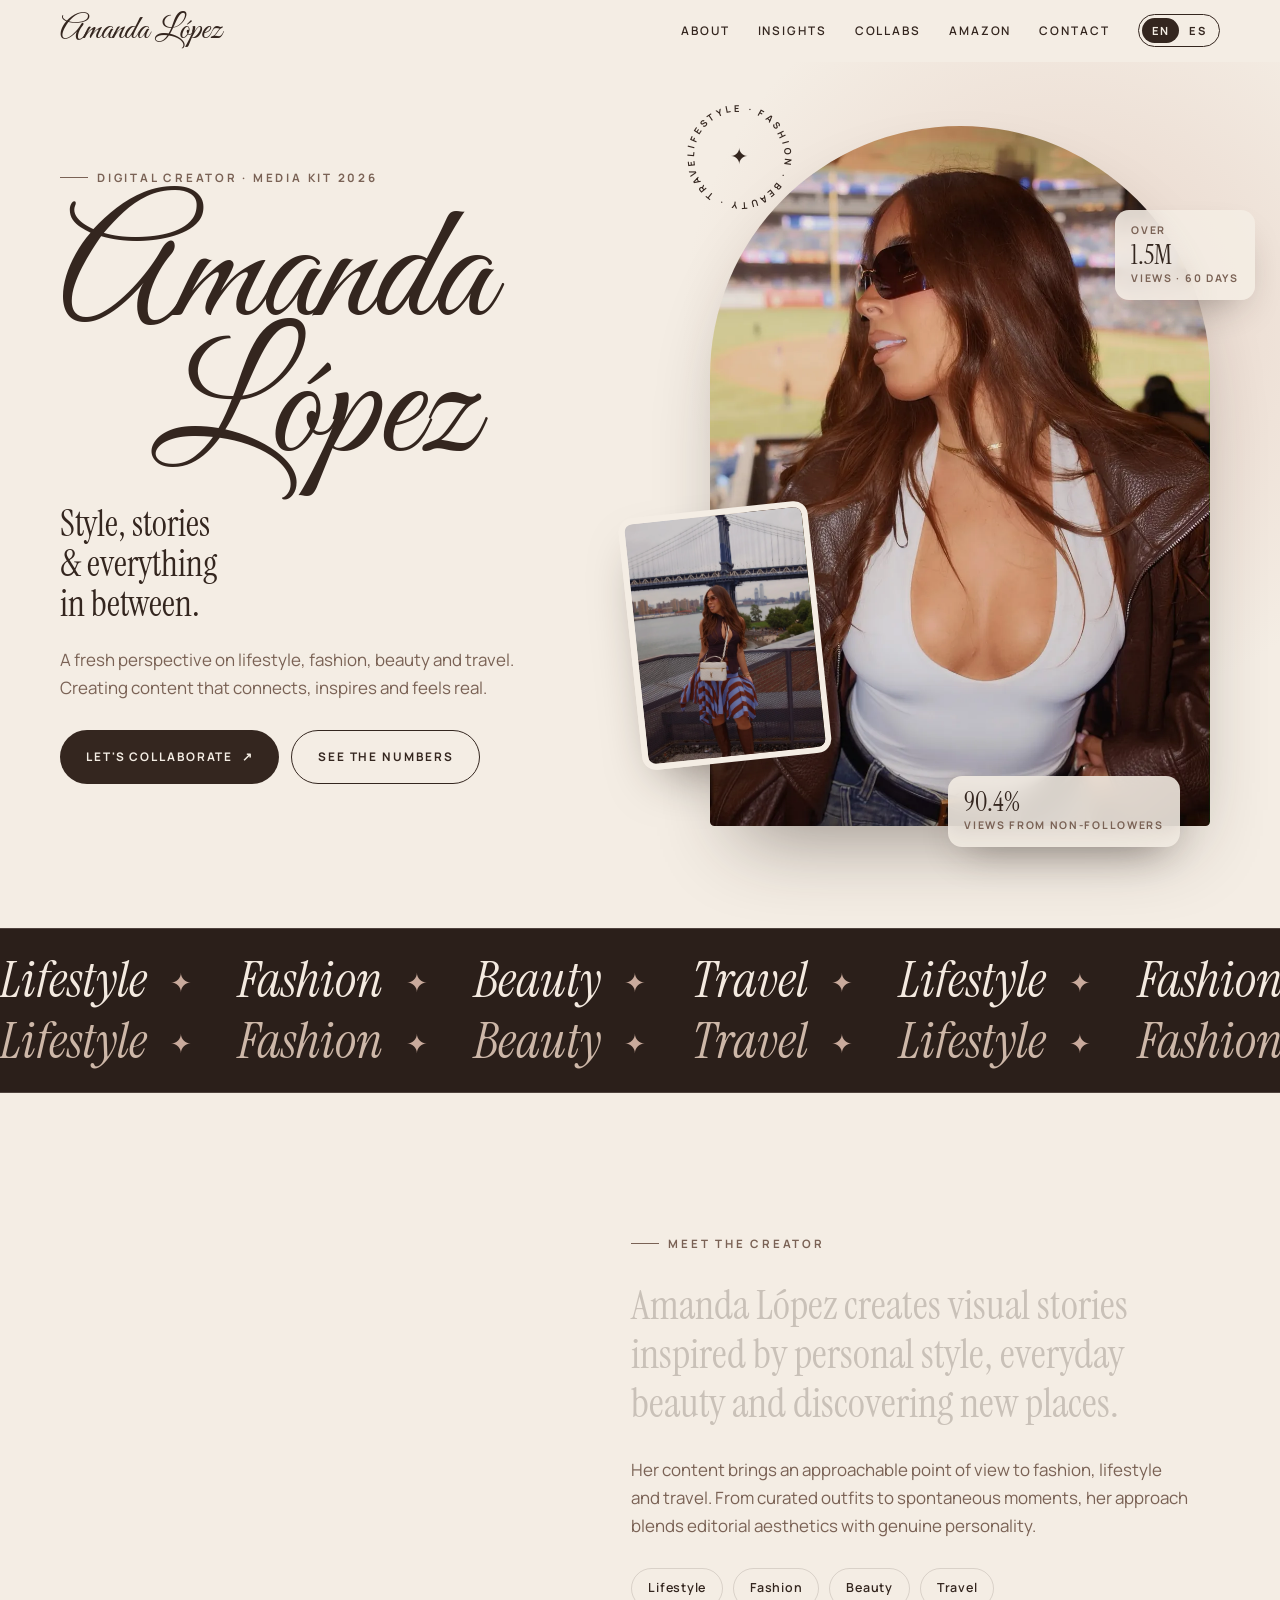
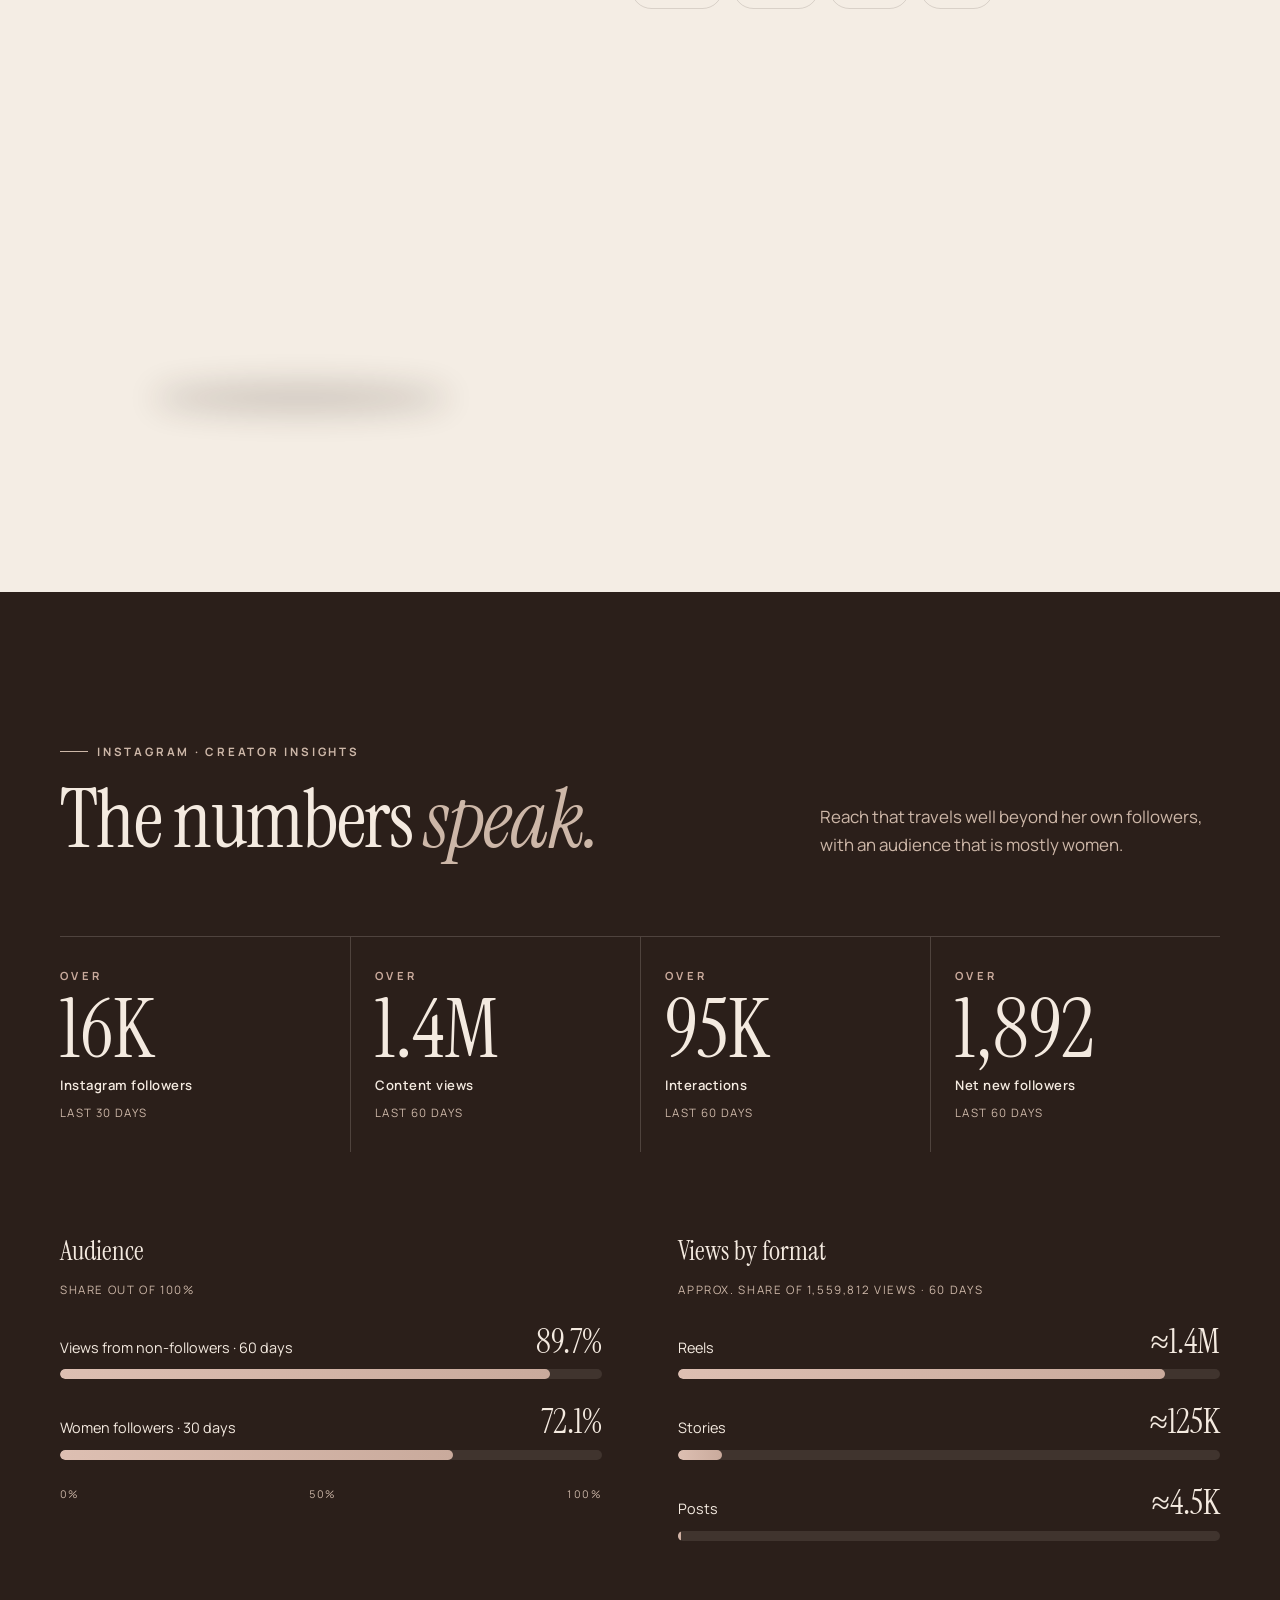
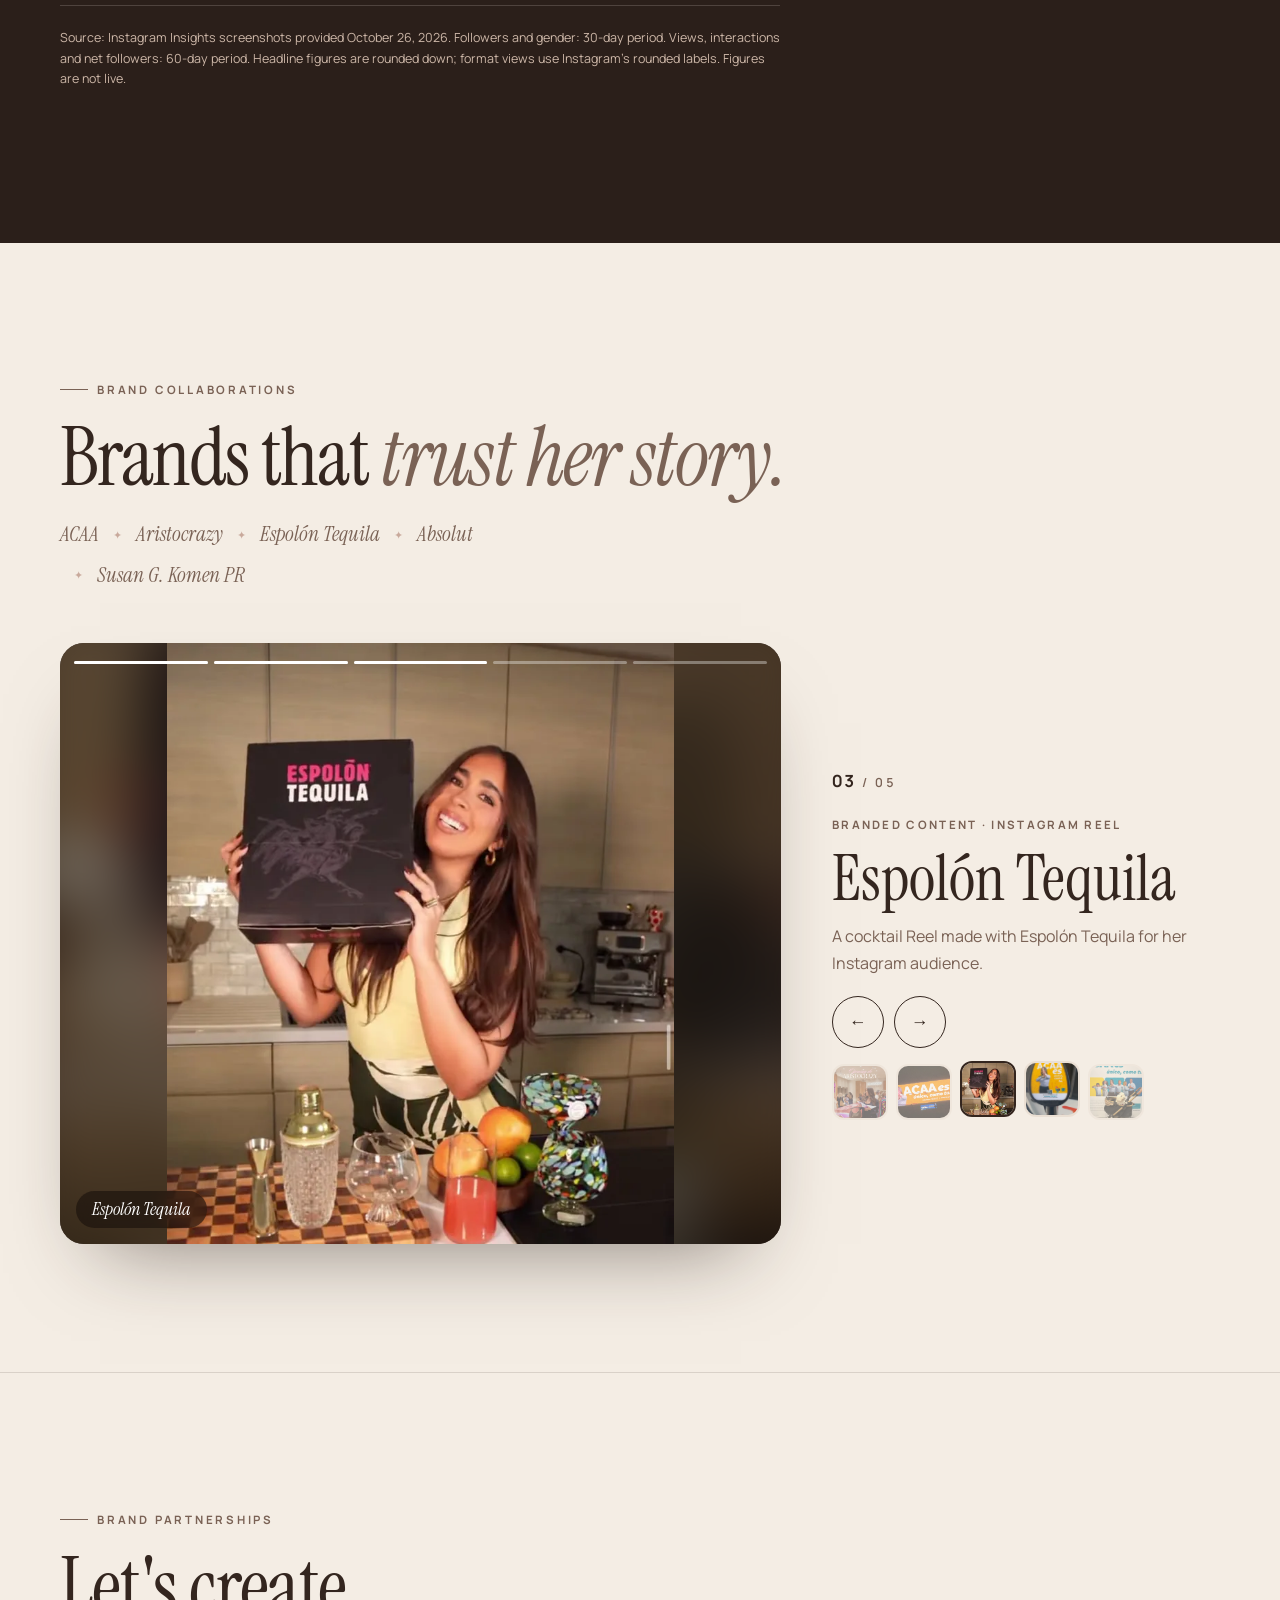
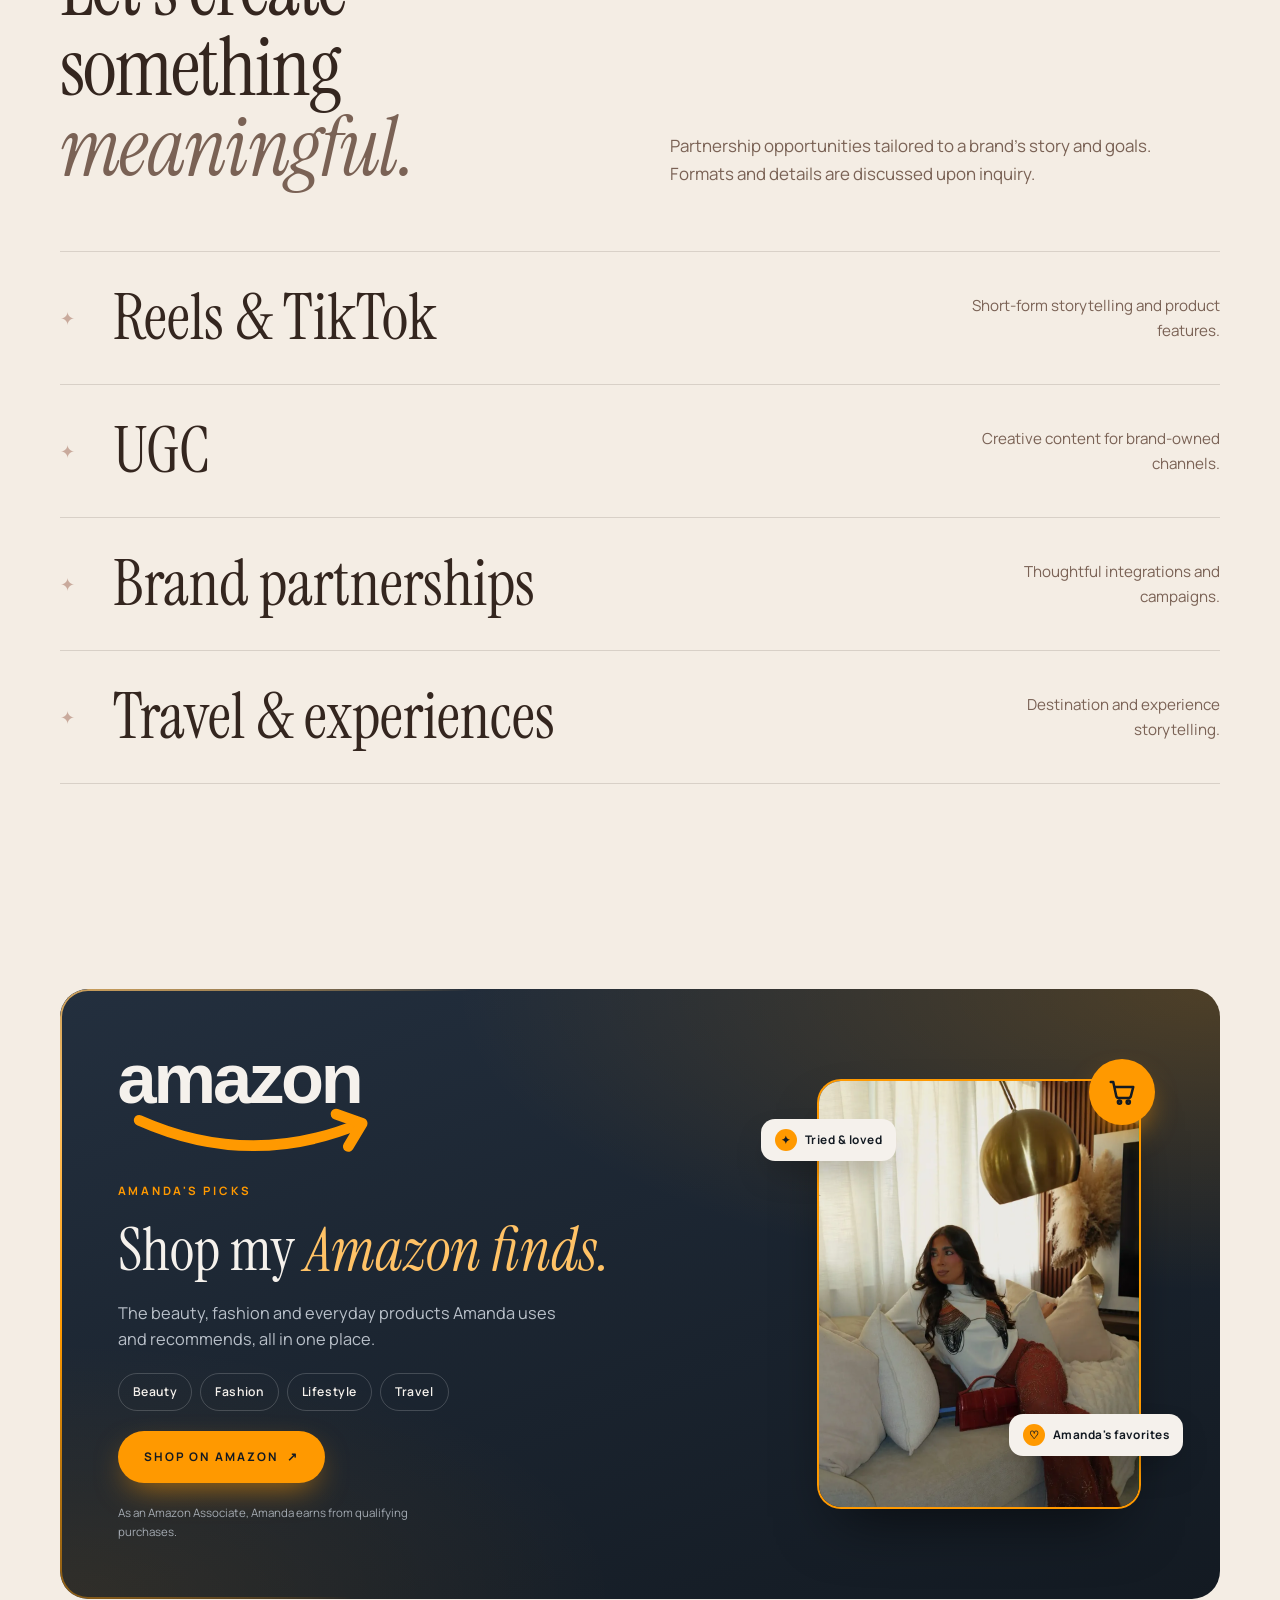
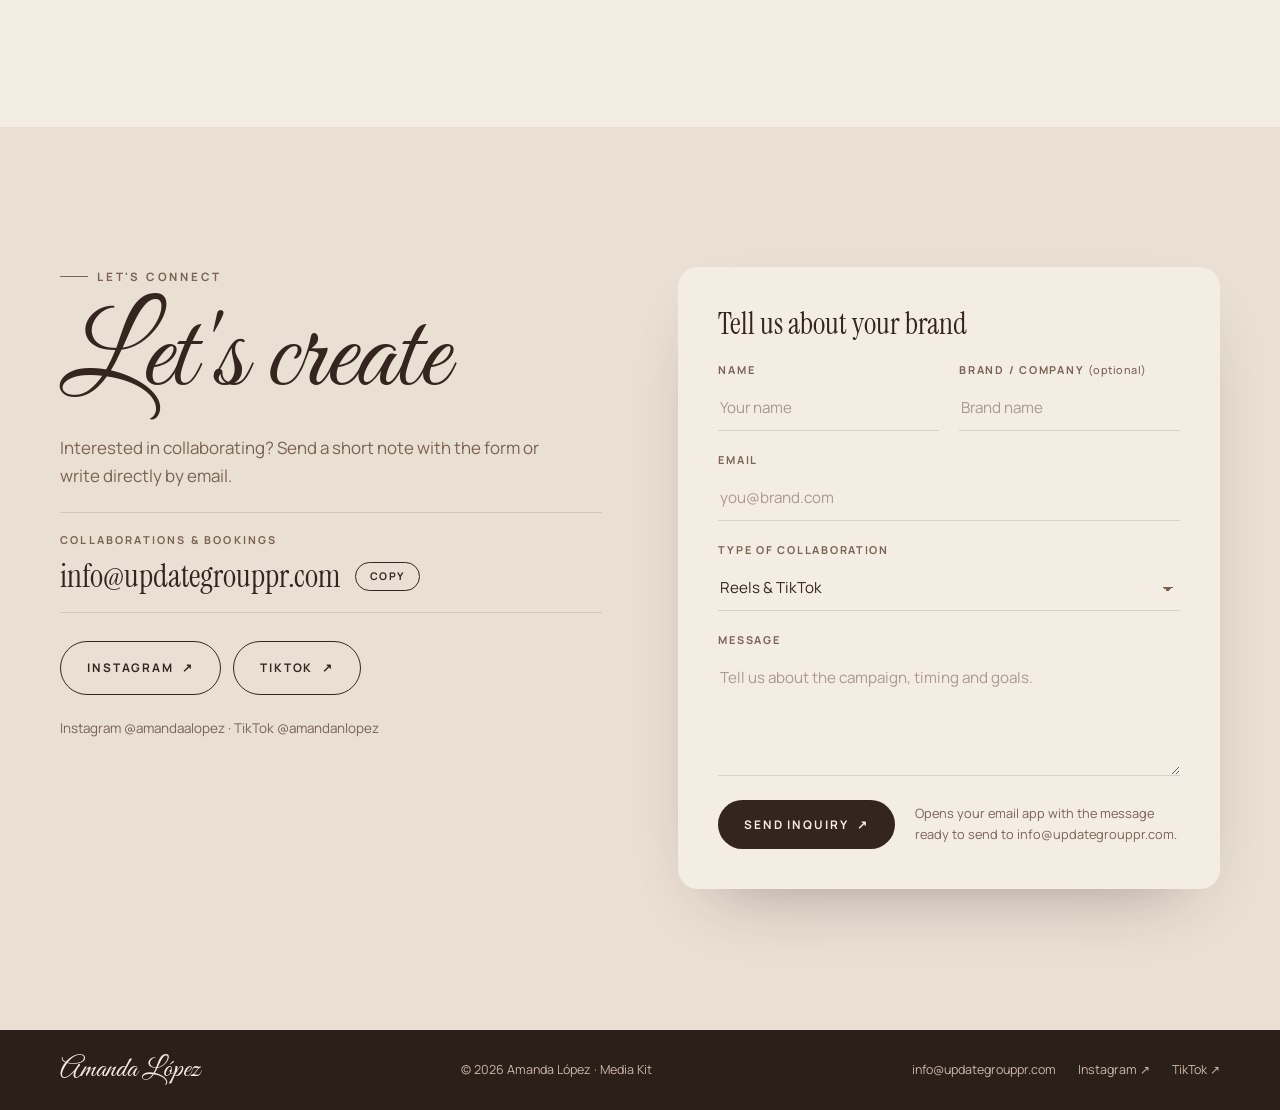
==== commit 69c91a42: "Add brand collaborations slideshow and write López with accent Replaces the photo reel with an autop" ====
--- a/Amandalopez/index.html
+++ b/Amandalopez/index.html
@@ -3,14 +3,14 @@
 <head>
 <meta charset="utf-8">
 <meta name="viewport" content="width=device-width,initial-scale=1,viewport-fit=cover">
-<title>Amanda Lopez Media Kit</title>
+<title>Amanda López Media Kit</title>
 <meta name="claude:viewport-fit-sides" content="cover">
-<meta name="description" content="Amanda Lopez — lifestyle, fashion, beauty and travel creator. Media kit 2026.">
+<meta name="description" content="Amanda López — lifestyle, fashion, beauty and travel creator. Media kit 2026.">
 <link rel="preconnect" href="https://fonts.googleapis.com">
 <link rel="preconnect" href="https://fonts.gstatic.com" crossorigin>
 <link rel="stylesheet" href="https://fonts.googleapis.com/css2?family=Great+Vibes&family=Instrument+Serif:ital@0;1&family=Manrope:wght@400;500;600;700&display=swap">
 <style>
-/* Layout: editorial magazine spread — arched cover photo, chocolate data band, pinned horizontal photo reel, oversized cursive sign-off */
+/* Layout: editorial magazine spread — arched cover photo, chocolate data band, collaborations slideshow, oversized cursive sign-off */
 :root{
   --bg:#F4EDE4;          /* cream paper */
   --surface:#EADFD3;     /* nude card */
@@ -212,28 +212,48 @@
 .src{margin-top:clamp(40px,5vw,64px);padding-top:22px;border-top:1px solid var(--line-deep);font-size:.78rem;color:var(--on-deep-muted);max-width:90ch}
 @media(max-width:860px){.ins-lower{grid-template-columns:1fr}}
 
-/* ---------- portfolio (pinned horizontal reel) ---------- */
-.work{position:relative;padding-block:clamp(80px,10vw,130px) 0}
-.work-pin{display:flex;flex-direction:column;gap:clamp(28px,4vw,48px)}
-.work-head{display:flex;flex-wrap:wrap;justify-content:space-between;align-items:end;gap:20px}
-.reel-wrap{overflow-x:auto;scroll-snap-type:x mandatory;scroll-padding-left:var(--gut-l);scrollbar-width:none;padding-bottom:clamp(60px,8vw,110px)}
-.reel-wrap::-webkit-scrollbar{display:none}
-.reel{display:flex;gap:clamp(14px,2vw,26px);width:max-content;padding-left:var(--gut-l);padding-right:var(--gut-r)}
-@media(min-width:1320px){.reel{padding-left:calc((100vw - var(--wrap))/2 + 40px)}.reel-wrap{scroll-padding-left:calc((100vw - var(--wrap))/2 + 40px)}}
-.shot{position:relative;margin:0;flex:0 0 auto;width:clamp(240px,27vw,380px);aspect-ratio:3/4.4;border-radius:16px;overflow:hidden;background:var(--surface);scroll-snap-align:start;transition:transform .8s var(--ease)}
-.shot:nth-child(even){margin-top:clamp(20px,5vw,70px)}
-.shot img{width:100%;height:100%;object-fit:cover;transition:transform 1.3s var(--ease),filter 1s}
-.shot:hover img{transform:scale(1.08);filter:saturate(1.08)}
-.shot figcaption{position:absolute;inset:auto 0 0 0;padding:60px 20px 18px;background:linear-gradient(transparent,rgba(20,13,10,.72));color:#fff;display:flex;justify-content:space-between;align-items:end;gap:10px}
-.shot figcaption b{font-family:var(--font-display);font-style:italic;font-weight:400;font-size:1.65rem;line-height:1}
-.shot figcaption small{font-size:.64rem;letter-spacing:.2em;text-transform:uppercase;opacity:.85}
-.reel-hint{font-size:.72rem;letter-spacing:.18em;text-transform:uppercase;color:var(--muted);display:flex;align-items:center;gap:10px}
-.reel-hint .bar{width:90px;height:2px;background:var(--line);border-radius:2px;overflow:hidden}
-.reel-hint .bar i{display:block;height:100%;width:100%;background:var(--ink);transform-origin:left;transform:scaleX(var(--p,.12))}
-/* pinned mode (desktop, motion allowed) */
-.work.pinned .work-pin{position:sticky;top:0;height:100vh;height:100svh;justify-content:center;overflow:hidden}
-.work.pinned .reel-wrap{overflow:visible;scroll-snap-type:none;padding-bottom:0}
-.work.pinned .reel{will-change:transform}
+/* ---------- collaborations slideshow ---------- */
+.collab{padding-block:clamp(80px,10vw,140px)}
+.collab-head{display:flex;flex-wrap:wrap;justify-content:space-between;align-items:end;gap:20px 40px;margin-bottom:clamp(32px,4vw,56px)}
+.collab-head>*{min-width:0}
+.brands{margin:0;display:flex;flex-wrap:wrap;gap:6px 0;max-width:34rem;font-family:var(--font-display);font-style:italic;font-size:1.3rem;color:var(--muted)}
+.brands span{white-space:nowrap}
+.brands span+span::before{content:"✦";font-style:normal;font-size:.55em;margin-inline:14px;color:var(--nude);vertical-align:middle}
+.cs{display:grid;grid-template-columns:1.3fr .7fr;gap:clamp(24px,4vw,64px);align-items:center}
+.cs>*{min-width:0}
+.cs-stage{position:relative;aspect-ratio:6/5;max-width:100%;border-radius:24px;overflow:hidden;background:var(--deep);box-shadow:0 40px 80px -40px rgba(43,31,26,.55);touch-action:pan-y;outline-offset:4px}
+.cs-slide{position:absolute;inset:0;margin:0;opacity:0;visibility:hidden;transition:opacity .9s var(--ease),visibility .9s}
+.cs-slide.on{opacity:1;visibility:visible}
+.cs-bg{position:absolute;inset:-40px;background-size:cover;background-position:center;filter:blur(30px) brightness(.5) saturate(1.2)}
+.cs-slide img{position:relative;width:100%;height:100%;object-fit:contain;transform:scale(1.06);transition:transform 7s linear}
+.cs-slide.on img{transform:scale(1)}
+.cs-tag{position:absolute;left:16px;bottom:16px;z-index:2;padding:9px 16px;border-radius:999px;background:rgba(20,13,10,.55);backdrop-filter:blur(10px);-webkit-backdrop-filter:blur(10px);color:#fff;font-family:var(--font-display);font-style:italic;font-size:1.15rem;line-height:1}
+.cs-bars{position:absolute;top:12px;left:14px;right:14px;display:flex;gap:6px;z-index:3}
+.cs-bars button{flex:1;padding:6px 0;border:0;background:none;cursor:pointer}
+.cs-bars i{display:block;height:3px;border-radius:3px;background:rgba(255,255,255,.35);overflow:hidden}
+.cs-bars i::after{content:"";display:block;height:100%;background:#fff;transform:scaleX(0);transform-origin:left}
+.cs-bars .done i::after{transform:scaleX(1)}
+.cs-bars .on i::after{animation:fillbar 6s linear forwards}
+.cs-stage.paused .cs-bars .on i::after{animation-play-state:paused}
+.cs-stage.no-auto .cs-bars .on i::after{animation:none;transform:scaleX(1)}
+@keyframes fillbar{to{transform:scaleX(1)}}
+.cs-info{display:flex;flex-direction:column;gap:16px}
+.cs-anim{animation:csIn .7s var(--ease)}
+@keyframes csIn{from{opacity:0;transform:translateY(16px)}}
+.cs-count{font-size:.78rem;font-weight:600;letter-spacing:.2em;color:var(--muted);font-variant-numeric:tabular-nums}
+.cs-count b{color:var(--ink);font-size:1.05rem}
+.cs-kind{font-size:.72rem;font-weight:700;letter-spacing:.2em;text-transform:uppercase;color:var(--muted)}
+.cs-brand{margin:0;font-family:var(--font-display);font-weight:400;font-size:clamp(2.6rem,5vw,4.4rem);line-height:.95;text-wrap:balance}
+.cs-desc{margin:0;color:var(--muted);max-width:40ch}
+.cs-nav{display:flex;gap:10px;margin-top:4px}
+.cs-btn{width:52px;height:52px;border-radius:50%;border:1px solid var(--ink);background:transparent;color:var(--ink);font-size:1.1rem;cursor:pointer;transition:background .3s,color .3s,transform .3s var(--ease)}
+.cs-btn:hover{background:var(--ink);color:var(--bg);transform:scale(1.06)}
+.cs-thumbs{display:flex;flex-wrap:wrap;gap:8px}
+.cs-thumbs button{width:56px;height:56px;padding:0;border-radius:12px;overflow:hidden;border:2px solid transparent;background:var(--surface);cursor:pointer;opacity:.5;transition:opacity .3s,border-color .3s,transform .3s var(--ease)}
+.cs-thumbs button:hover{opacity:.85}
+.cs-thumbs img{width:100%;height:100%;object-fit:cover}
+.cs-thumbs button.on{opacity:1;border-color:var(--ink);transform:translateY(-3px)}
+@media(max-width:860px){.cs{grid-template-columns:1fr}.cs-stage{aspect-ratio:4/5}}
 
 /* ---------- services ---------- */
 .services{padding-block:clamp(80px,10vw,140px);border-top:1px solid var(--line)}
@@ -344,16 +364,16 @@
 </head>
 <body>
 
-<div class="loader" aria-hidden="true"><span>Amanda Lopez</span></div>
+<div class="loader" aria-hidden="true"><span>Amanda López</span></div>
 <div class="progress" id="progress"></div>
 
 <header class="nav" id="nav">
   <div class="wrap nav-in">
-    <a class="sig" href="#top" aria-label="Amanda Lopez, back to top">Amanda Lopez</a>
+    <a class="sig" href="#top" aria-label="Amanda López, back to top">Amanda López</a>
     <nav class="nav-links" aria-label="Main">
       <a href="#about" data-en="About" data-es="Sobre mí">About</a>
       <a href="#insights" data-en="Insights" data-es="Estadísticas">Insights</a>
-      <a href="#portfolio" data-en="Portfolio" data-es="Portafolio">Portfolio</a>
+      <a href="#collabs" data-en="Collabs" data-es="Colaboraciones">Collabs</a>
       <a href="#amazon">Amazon</a>
       <a href="#contact" class="keep" data-en="Contact" data-es="Contacto">Contact</a>
       <button class="lang" id="lang" type="button" aria-label="Cambiar a español"><span class="on" data-l="en">EN</span><span data-l="es">ES</span></button>
@@ -367,7 +387,7 @@
     <div class="wrap hero-grid">
       <div class="hero-copy">
         <div class="eyebrow rise" style="--d:0" data-en="Digital creator · Media kit 2026" data-es="Creadora digital · Media kit 2026">Digital creator · Media kit 2026</div>
-        <h1 class="rise" style="--d:1">Amanda <span class="l2">Lopez</span></h1>
+        <h1 class="rise" style="--d:1">Amanda <span class="l2">López</span></h1>
         <p class="hero-tag rise" style="--d:2"><span data-en="Style, stories &amp; everything in between." data-es="Estilo, historias y todo lo que nos inspira.">Style, stories &amp; everything in between.</span></p>
         <p class="lede rise" style="--d:3" data-en="A fresh perspective on lifestyle, fashion, beauty and travel. Creating content that connects, inspires and feels real." data-es="Una perspectiva fresca sobre lifestyle, moda, belleza y viajes. Contenido que conecta, inspira y se siente auténtico.">A fresh perspective on lifestyle, fashion, beauty and travel. Creating content that connects, inspires and feels real.</p>
         <div class="cta-row rise" style="--d:4">
@@ -377,8 +397,8 @@
       </div>
 
       <div class="hero-visual rise" style="--d:1" id="heroVisual">
-        <div class="arch" data-depth="10"><img src="assets/amanda-gameday.webp" alt="Amanda Lopez in a brown leather jacket and sunglasses" width="960" height="1440" fetchpriority="high"></div>
-        <div class="inset-photo" data-depth="22"><img src="assets/amanda-bridge.webp" alt="Amanda Lopez on a rooftop by a bridge" width="960" height="1440"></div>
+        <div class="arch" data-depth="10"><img src="assets/amanda-gameday.webp" alt="Amanda López in a brown leather jacket and sunglasses" width="960" height="1440" fetchpriority="high"></div>
+        <div class="inset-photo" data-depth="22"><img src="assets/amanda-bridge.webp" alt="Amanda López on a rooftop by a bridge" width="960" height="1440"></div>
         <div class="badge" aria-hidden="true">
           <svg viewBox="0 0 120 120"><defs><path id="circ" d="M60,60 m-46,0 a46,46 0 1,1 92,0 a46,46 0 1,1 -92,0"/></defs><text><textPath href="#circ" data-en="Lifestyle · Fashion · Beauty · Travel ·" data-es="Lifestyle · Moda · Belleza · Viajes ·">Lifestyle · Fashion · Beauty · Travel ·</textPath></text></svg>
           <span class="star">✦</span>
@@ -405,10 +425,10 @@
             <div class="phone-body">
               <span class="pbtn l1"></span><span class="pbtn l2"></span><span class="pbtn l3"></span><span class="pbtn r1"></span>
               <div class="screen">
-                <img src="assets/amanda-home.webp" alt="Amanda Lopez wearing a fringe skirt in a styled living room, shown on a phone screen" width="960" height="1440" loading="lazy">
+                <img src="assets/amanda-home.webp" alt="Amanda López wearing a fringe skirt in a styled living room, shown on a phone screen" width="960" height="1440" loading="lazy">
                 <div class="island"></div>
                 <div class="statusbar" aria-hidden="true"><span>9:41</span><span>5G<span class="batt"></span></span></div>
-                <div class="screen-cap"><span class="s">Amanda Lopez</span><small>@amandaalopez</small></div>
+                <div class="screen-cap"><span class="s">Amanda López</span><small>@amandaalopez</small></div>
                 <div class="home-bar"></div>
                 <div class="glare"></div>
               </div>
@@ -419,7 +439,7 @@
       </div>
       <div class="about-copy">
         <div class="eyebrow rv" data-en="Meet the creator" data-es="Conoce a la creadora">Meet the creator</div>
-        <p class="big-quote" id="quote" data-en="Amanda Lopez creates visual stories inspired by personal style, everyday beauty and discovering new places." data-es="Amanda Lopez crea historias visuales inspiradas en su estilo personal, la belleza cotidiana y el descubrimiento de nuevos lugares.">Amanda Lopez creates visual stories inspired by personal style, everyday beauty and discovering new places.</p>
+        <p class="big-quote" id="quote" data-en="Amanda López creates visual stories inspired by personal style, everyday beauty and discovering new places." data-es="Amanda López crea historias visuales inspiradas en su estilo personal, la belleza cotidiana y el descubrimiento de nuevos lugares.">Amanda López creates visual stories inspired by personal style, everyday beauty and discovering new places.</p>
         <p class="lede rv" data-en="Her content brings an approachable point of view to fashion, lifestyle and travel. From curated outfits to spontaneous moments, her approach blends editorial aesthetics with genuine personality." data-es="Su contenido aporta una perspectiva cercana a la moda, el lifestyle y los viajes. Desde outfits cuidadosamente seleccionados hasta momentos espontáneos, su estilo combina una estética editorial con una personalidad auténtica.">Her content brings an approachable point of view to fashion, lifestyle and travel. From curated outfits to spontaneous moments, her approach blends editorial aesthetics with genuine personality.</p>
         <ul class="pills rv" aria-label="Content categories">
           <li>Lifestyle</li><li data-en="Fashion" data-es="Moda">Fashion</li><li data-en="Beauty" data-es="Belleza">Beauty</li><li data-en="Travel" data-es="Viajes">Travel</li>
@@ -500,25 +520,54 @@
     </div>
   </section>
 
-  <!-- PORTFOLIO -->
-  <section class="work" id="portfolio">
-    <div class="work-pin">
-      <div class="wrap work-head">
+  <!-- COLLABORATIONS -->
+  <section class="collab" id="collabs">
+    <div class="wrap">
+      <div class="collab-head">
         <div style="min-width:0">
-          <div class="eyebrow" data-en="A visual diary" data-es="Un diario visual">A visual diary</div>
-          <h2 class="h-xl" style="margin-top:18px"><span data-en="Life through" data-es="La vida a través">Life through</span> <em data-en="my lens." data-es="de mi lente.">my lens.</em></h2>
-        </div>
-        <div class="reel-hint" aria-hidden="true"><span data-en="Scroll" data-es="Desliza">Scroll</span><span class="bar"><i id="reelBar"></i></span></div>
-      </div>
-      <div class="reel-wrap" id="reelWrap">
-        <div class="reel" id="reel">
-          <figure class="shot"><img src="assets/amanda-bridge.webp" alt="Amanda in a striped skirt and knee boots by a bridge" loading="lazy" width="960" height="1440"><figcaption><b data-en="City edit" data-es="Edición urbana">City edit</b><small data-en="Fashion" data-es="Moda">Fashion</small></figcaption></figure>
-          <figure class="shot"><img src="assets/amanda-night.webp" alt="Amanda at night under bright city billboards" loading="lazy" width="960" height="1440"><figcaption><b data-en="Night out" data-es="Noche de ciudad">Night out</b><small>Lifestyle</small></figcaption></figure>
-          <figure class="shot"><img src="assets/amanda-travel.webp" alt="Amanda in a shearling jacket by a colorful European harbor" loading="lazy" width="960" height="1440"><figcaption><b data-en="Travel diary" data-es="Diario de viaje">Travel diary</b><small data-en="Travel" data-es="Viajes">Travel</small></figcaption></figure>
-          <figure class="shot"><img src="assets/amanda-island.webp" alt="Amanda laughing by the water under palm trees" loading="lazy" width="960" height="1440"><figcaption><b data-en="Island time" data-es="Modo isla">Island time</b><small data-en="Travel" data-es="Viajes">Travel</small></figcaption></figure>
-          <figure class="shot"><img src="assets/amanda-gameday.webp" alt="Amanda in a leather jacket at a ballpark" loading="lazy" width="960" height="1440"><figcaption><b data-en="Game day" data-es="Día de juego">Game day</b><small data-en="Style" data-es="Estilo">Style</small></figcaption></figure>
-          <figure class="shot"><img src="assets/amanda-sofa.webp" alt="Amanda relaxing on a sofa in a styled outfit" loading="lazy" width="960" height="1440"><figcaption><b data-en="At home" data-es="En casa">At home</b><small>Lifestyle</small></figcaption></figure>
-          <figure class="shot"><img src="assets/amanda-home.webp" alt="Amanda in a fringe denim skirt" loading="lazy" width="960" height="1440"><figcaption><b data-en="Everyday edit" data-es="Look diario">Everyday edit</b><small data-en="Fashion" data-es="Moda">Fashion</small></figcaption></figure>
+          <div class="eyebrow rv" data-en="Brand collaborations" data-es="Colaboraciones con marcas">Brand collaborations</div>
+          <h2 class="h-xl rv" style="margin-top:18px"><span data-en="Brands that" data-es="Marcas que">Brands that</span> <em data-en="trust her story." data-es="confían en su historia.">trust her story.</em></h2>
+        </div>
+        <p class="brands rv" aria-label="Brands"><span>ACAA</span><span>Aristocrazy</span><span>Espolón Tequila</span><span>Absolut</span><span>Susan G. Komen PR</span></p>
+      </div>
+      <div class="cs rv">
+        <div class="cs-stage paused" id="csStage" tabindex="0" aria-roledescription="carousel" aria-label="Brand collaborations">
+          <div class="cs-bars" id="csBars"></div>
+          <figure class="cs-slide on" data-brand="Aristocrazy" data-kind-en="Event · Store opening" data-kind-es="Evento · Apertura de tienda" data-desc-en="Amanda covered the opening of the new Aristocrazy store for her Instagram audience." data-desc-es="Amanda cubrió la apertura de la nueva tienda de Aristocrazy para su audiencia en Instagram.">
+            <div class="cs-bg" style="background-image:url('assets/collab-aristocrazy.webp')"></div>
+            <img src="assets/collab-aristocrazy.webp" alt="Amanda reading a catalog at the Aristocrazy store opening">
+            <figcaption class="cs-tag">Aristocrazy</figcaption>
+          </figure>
+          <figure class="cs-slide" data-brand="ACAA" data-kind-en="Campaign · Billboard" data-kind-es="Campaña · Valla publicitaria" data-desc-en="Face of the “ACAA es único, como tú” campaign on digital billboards." data-desc-es="Imagen de la campaña «ACAA es único, como tú» en vallas digitales." aria-hidden="true">
+            <div class="cs-bg" style="background-image:url('assets/collab-acaa-billboard.webp')"></div>
+            <img src="assets/collab-acaa-billboard.webp" alt="Digital billboard at night showing Amanda in the ACAA campaign" loading="lazy">
+            <figcaption class="cs-tag">ACAA</figcaption>
+          </figure>
+          <figure class="cs-slide" data-brand="Espolón Tequila" data-kind-en="Branded content · Instagram Reel" data-kind-es="Contenido de marca · Reel de Instagram" data-desc-en="A cocktail Reel made with Espolón Tequila for her Instagram audience." data-desc-es="Un Reel preparando cócteles con Espolón Tequila para su audiencia en Instagram." aria-hidden="true">
+            <div class="cs-bg" style="background-image:url('assets/collab-espolon.webp')"></div>
+            <img src="assets/collab-espolon.webp" alt="Amanda holding an Espolón Tequila box in a kitchen with cocktail ingredients" loading="lazy">
+            <figcaption class="cs-tag">Espolón Tequila</figcaption>
+          </figure>
+          <figure class="cs-slide" data-brand="ACAA" data-kind-en="Campaign · Gas station ads" data-kind-es="Campaña · Anuncios en gasolineras" data-desc-en="The same campaign on gas station pumps." data-desc-es="La misma campaña en los dispensadores de las gasolineras." aria-hidden="true">
+            <div class="cs-bg" style="background-image:url('assets/collab-acaa-pump.webp')"></div>
+            <img src="assets/collab-acaa-pump.webp" alt="ACAA campaign ad with Amanda on a gas station pump" loading="lazy">
+            <figcaption class="cs-tag">ACAA</figcaption>
+          </figure>
+          <figure class="cs-slide" data-brand="ACAA" data-kind-en="Campaign · Event backdrop" data-kind-es="Campaña · Mural en evento" data-desc-en="Part of the campaign cast on the ACAA event backdrop." data-desc-es="Parte del elenco de la campaña en el mural del evento de ACAA." aria-hidden="true">
+            <div class="cs-bg" style="background-image:url('assets/collab-acaa-event.webp')"></div>
+            <img src="assets/collab-acaa-event.webp" alt="ACAA event backdrop featuring Amanda with the campaign cast" loading="lazy">
+            <figcaption class="cs-tag">ACAA</figcaption>
+          </figure>
+        </div>
+        <div class="cs-info">
+          <div class="cs-count"><b id="csNum">01</b> / 05</div>
+          <div class="cs-text" id="csInfo">
+            <span class="cs-kind" id="csKind">Event · Store opening</span>
+            <h3 class="cs-brand" id="csBrand" style="margin-top:12px">Aristocrazy</h3>
+            <p class="cs-desc" id="csDesc" style="margin-top:14px">Amanda covered the opening of the new Aristocrazy store for her Instagram audience.</p>
+          </div>
+          <div class="cs-nav"><button class="cs-btn" id="csPrev" type="button" aria-label="Previous">←</button><button class="cs-btn" id="csNext" type="button" aria-label="Next">→</button></div>
+          <div class="cs-thumbs" id="csThumbs"></div>
         </div>
       </div>
     </div>
@@ -634,8 +683,8 @@
 
 <footer class="foot">
   <div class="wrap foot-in">
-    <span class="sig">Amanda Lopez</span>
-    <span>© 2026 Amanda Lopez · Media Kit</span>
+    <span class="sig">Amanda López</span>
+    <span>© 2026 Amanda López · Media Kit</span>
     <nav aria-label="Social"><a href="mailto:info@updategrouppr.com">info@updategrouppr.com</a><a href="https://www.instagram.com/amandaalopez" target="_blank" rel="noopener">Instagram ↗</a><a href="https://www.tiktok.com/@amandanlopez" target="_blank" rel="noopener">TikTok ↗</a></nav>
   </div>
 </footer>
@@ -670,7 +719,7 @@
     btn.querySelectorAll('span').forEach(function(s){ s.classList.toggle('on', s.dataset.l===l); });
     btn.setAttribute('aria-label', l==='en'?'Cambiar a español':'Switch to English');
     document.querySelectorAll('[data-ph-en]').forEach(function(el){ el.placeholder = l==='en'?el.dataset.phEn:el.dataset.phEs; });
-    fillMarquee(l); splitQuote(); refreshForm();
+    fillMarquee(l); splitQuote(); refreshForm(); if(typeof renderInfo==='function' && csSlides) renderInfo();
     try{ localStorage.setItem('al-lang',l); }catch(e){}
   }
   btn.addEventListener('click',function(){ setLang(lang==='en'?'es':'en'); });
@@ -700,6 +749,50 @@
     var n=p*qWords.length;
     qWords.forEach(function(w,i){ w.style.opacity = i<n ? 1 : .22; });
   }
+
+  /* ---- collaborations slideshow ---- */
+  var cs=document.getElementById('csStage'), csSlides=[].slice.call(cs.querySelectorAll('.cs-slide')), csI=0;
+  var csBars=document.getElementById('csBars'), csThumbs=document.getElementById('csThumbs'), csInfo=document.getElementById('csInfo');
+  function renderInfo(){
+    var sl=csSlides[csI], es=lang==='es';
+    document.getElementById('csBrand').textContent=sl.dataset.brand;
+    document.getElementById('csKind').textContent=es?sl.dataset.kindEs:sl.dataset.kindEn;
+    document.getElementById('csDesc').textContent=es?sl.dataset.descEs:sl.dataset.descEn;
+    document.getElementById('csNum').textContent=(csI<9?'0':'')+(csI+1);
+    csInfo.classList.remove('cs-anim'); void csInfo.offsetWidth; csInfo.classList.add('cs-anim');
+  }
+  function csGo(n){
+    csI=(n+csSlides.length)%csSlides.length;
+    csSlides.forEach(function(sl,i){ sl.classList.toggle('on',i===csI); sl.setAttribute('aria-hidden',i===csI?'false':'true'); });
+    [].forEach.call(csBars.children,function(b,i){ b.classList.toggle('done',i<csI); b.classList.remove('on'); b.setAttribute('aria-current',i===csI?'true':'false'); });
+    void csBars.offsetWidth; csBars.children[csI].classList.add('on');
+    [].forEach.call(csThumbs.children,function(t,i){ t.classList.toggle('on',i===csI); });
+    renderInfo();
+  }
+  csSlides.forEach(function(sl,i){
+    var b=document.createElement('button'); b.type='button'; b.setAttribute('aria-label',sl.dataset.brand+' '+(i+1)+'/'+csSlides.length); b.innerHTML='<i></i>';
+    b.addEventListener('click',function(){ csGo(i); });
+    b.firstChild.addEventListener('animationend',function(){ if(i===csI) csGo(csI+1); });
+    csBars.appendChild(b);
+    var t=document.createElement('button'); t.type='button'; t.setAttribute('aria-label',sl.dataset.brand+' '+(i+1));
+    t.innerHTML='<img alt="" loading="lazy" src="'+sl.querySelector('img').getAttribute('src')+'">';
+    t.addEventListener('click',function(){ csGo(i); });
+    csThumbs.appendChild(t);
+  });
+  document.getElementById('csPrev').addEventListener('click',function(){ csGo(csI-1); });
+  document.getElementById('csNext').addEventListener('click',function(){ csGo(csI+1); });
+  cs.addEventListener('keydown',function(e){ if(e.key==='ArrowRight') csGo(csI+1); if(e.key==='ArrowLeft') csGo(csI-1); });
+  var csX=null;
+  cs.addEventListener('touchstart',function(e){ csX=e.touches[0].clientX; },{passive:true});
+  cs.addEventListener('touchend',function(e){ if(csX===null) return; var dx=e.changedTouches[0].clientX-csX; if(Math.abs(dx)>40) csGo(csI+(dx<0?1:-1)); csX=null; });
+  var csHover=false, csSeen=false;
+  function csPause(){ cs.classList.toggle('paused', csHover || !csSeen); }
+  cs.addEventListener('mouseenter',function(){ csHover=true; csPause(); });
+  cs.addEventListener('mouseleave',function(){ csHover=false; csPause(); });
+  if(reduce){ cs.classList.add('no-auto'); }
+  else if('IntersectionObserver' in window){ new IntersectionObserver(function(es){ csSeen=es[0].isIntersecting; csPause(); },{threshold:.35}).observe(cs); }
+  else { csSeen=true; csPause(); }
+  csGo(0);
 
   /* ---- contact form ---- */
   var MAIL='info@updategrouppr.com';
@@ -776,18 +869,6 @@
     rvs.forEach(function(el){ el.classList.add('on'); });
   }
 
-  /* ---- pinned horizontal reel ---- */
-  var work=document.getElementById('portfolio'), reel=document.getElementById('reel'), wrap=document.getElementById('reelWrap'), bar=document.getElementById('reelBar');
-  var pinned=false, dist=0;
-  function layoutReel(){
-    var want=!reduce && innerWidth>900;
-    work.classList.toggle('pinned',want); pinned=want;
-    if(want){ dist=Math.max(0,reel.scrollWidth-innerWidth); work.style.height=(innerHeight+dist)+'px'; }
-    else { work.style.height=''; reel.style.transform=''; }
-    onScroll();
-  }
-  wrap.addEventListener('scroll',function(){ if(!pinned){ var m=wrap.scrollWidth-wrap.clientWidth; bar.style.setProperty('--p', m>0? Math.max(.12,wrap.scrollLeft/m):1); } },{passive:true});
-
   /* ---- scroll loop ---- */
   var nav=document.getElementById('nav'), prog=document.getElementById('progress'), ticking=false;
   function onScroll(){
@@ -796,19 +877,13 @@
       var y=scrollY, max=document.documentElement.scrollHeight-innerHeight;
       nav.classList.toggle('scrolled',y>30);
       prog.style.transform='scaleX('+(max>0?y/max:0)+')';
-      if(pinned){
-        var top=work.offsetTop, p=Math.min(1,Math.max(0,(y-top)/Math.max(1,dist)));
-        reel.style.transform='translate3d('+(-p*dist)+'px,0,0)';
-        bar.style.setProperty('--p',Math.max(.12,p));
-      }
       paintQuote(); paintPhone();
       ticking=false;
     });
   }
   addEventListener('scroll',onScroll,{passive:true});
-  addEventListener('resize',layoutReel);
-  addEventListener('load',layoutReel);
-  layoutReel();
+  addEventListener('resize',onScroll);
+  onScroll();
 
   if(reduce || !fine) return;
 
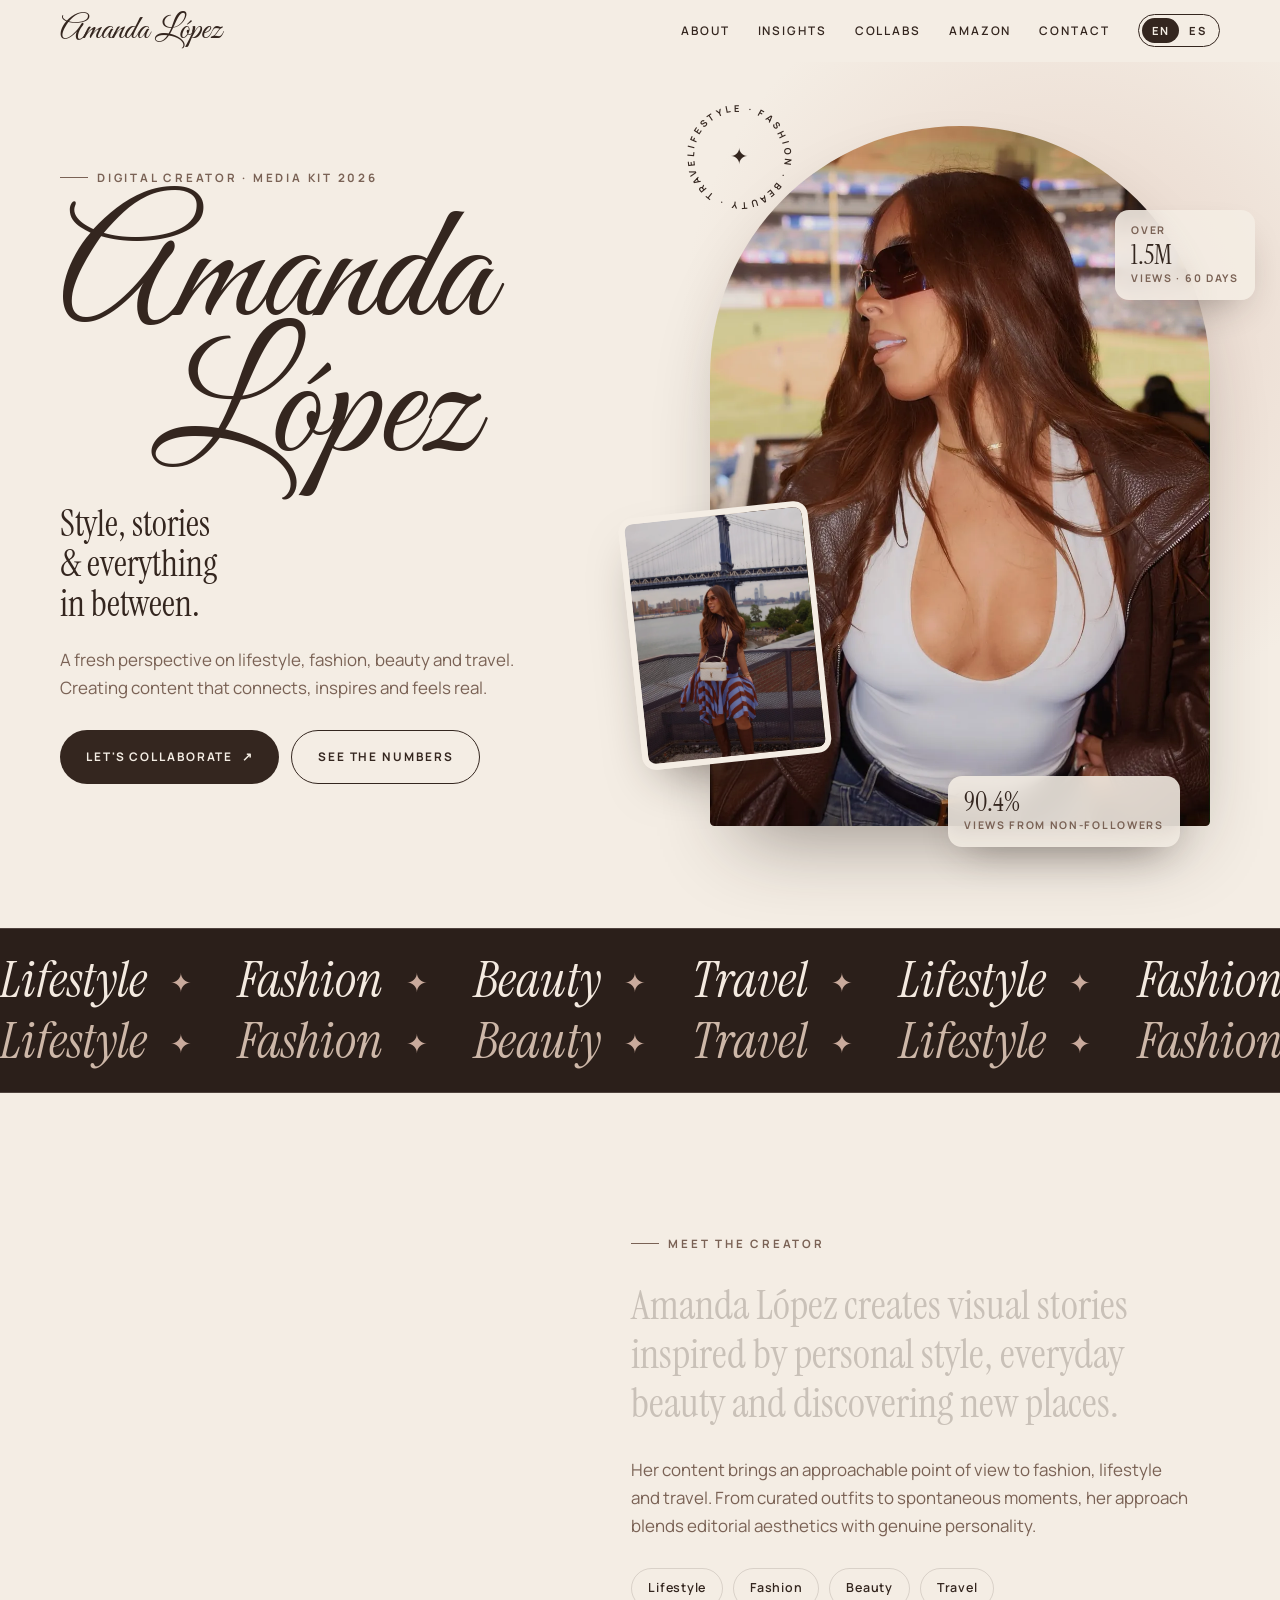
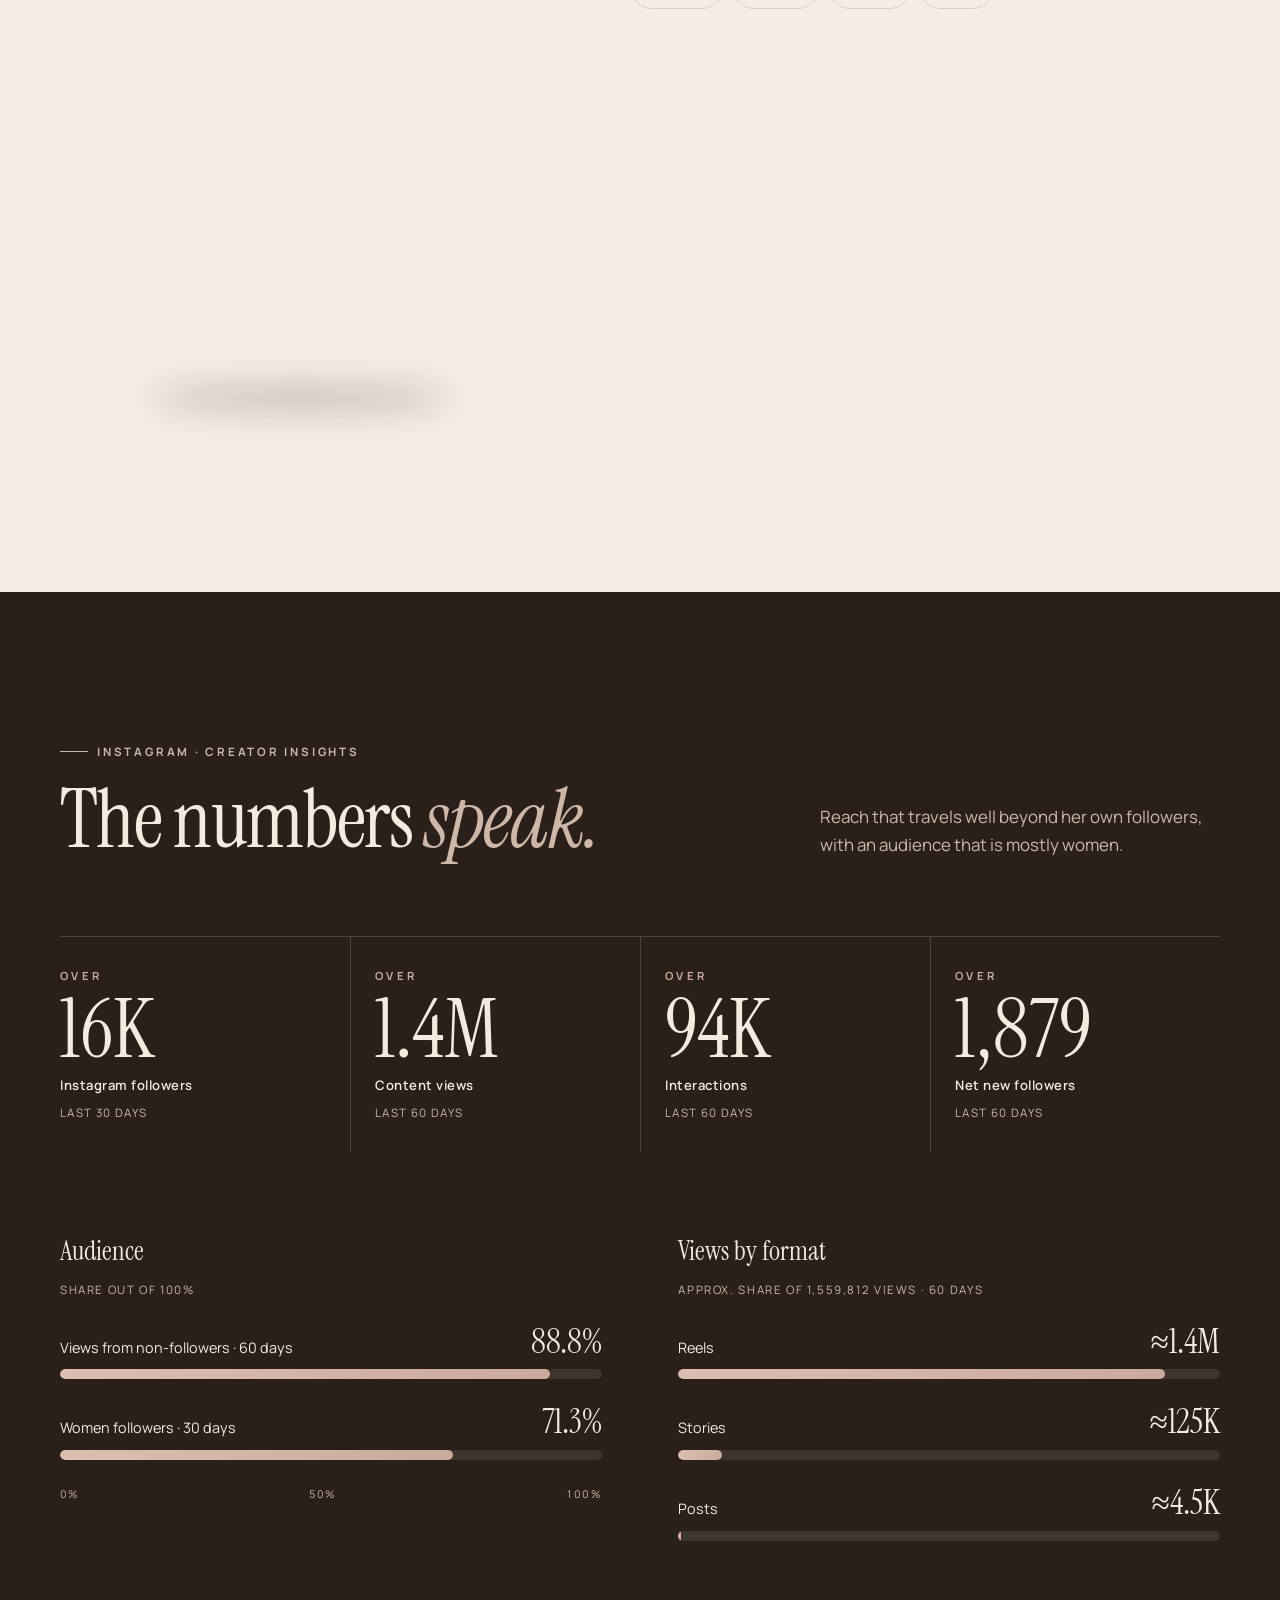
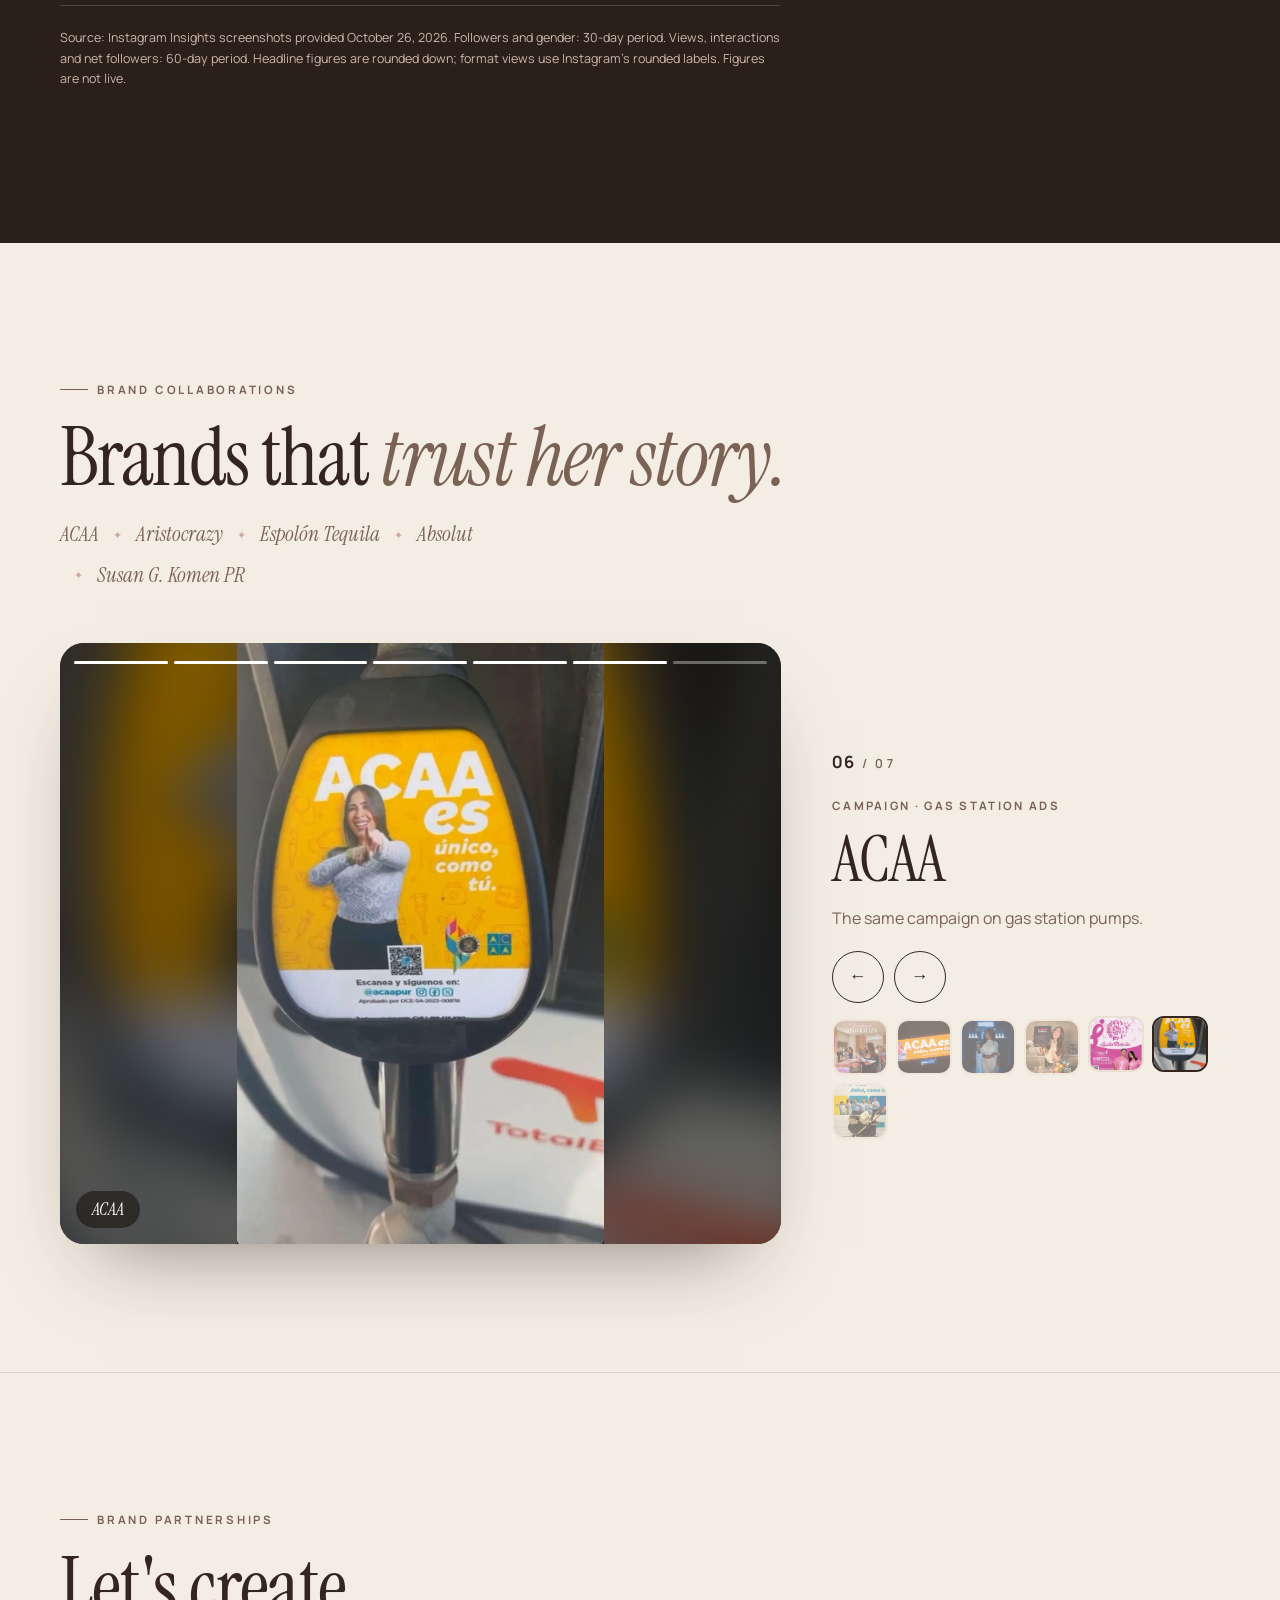
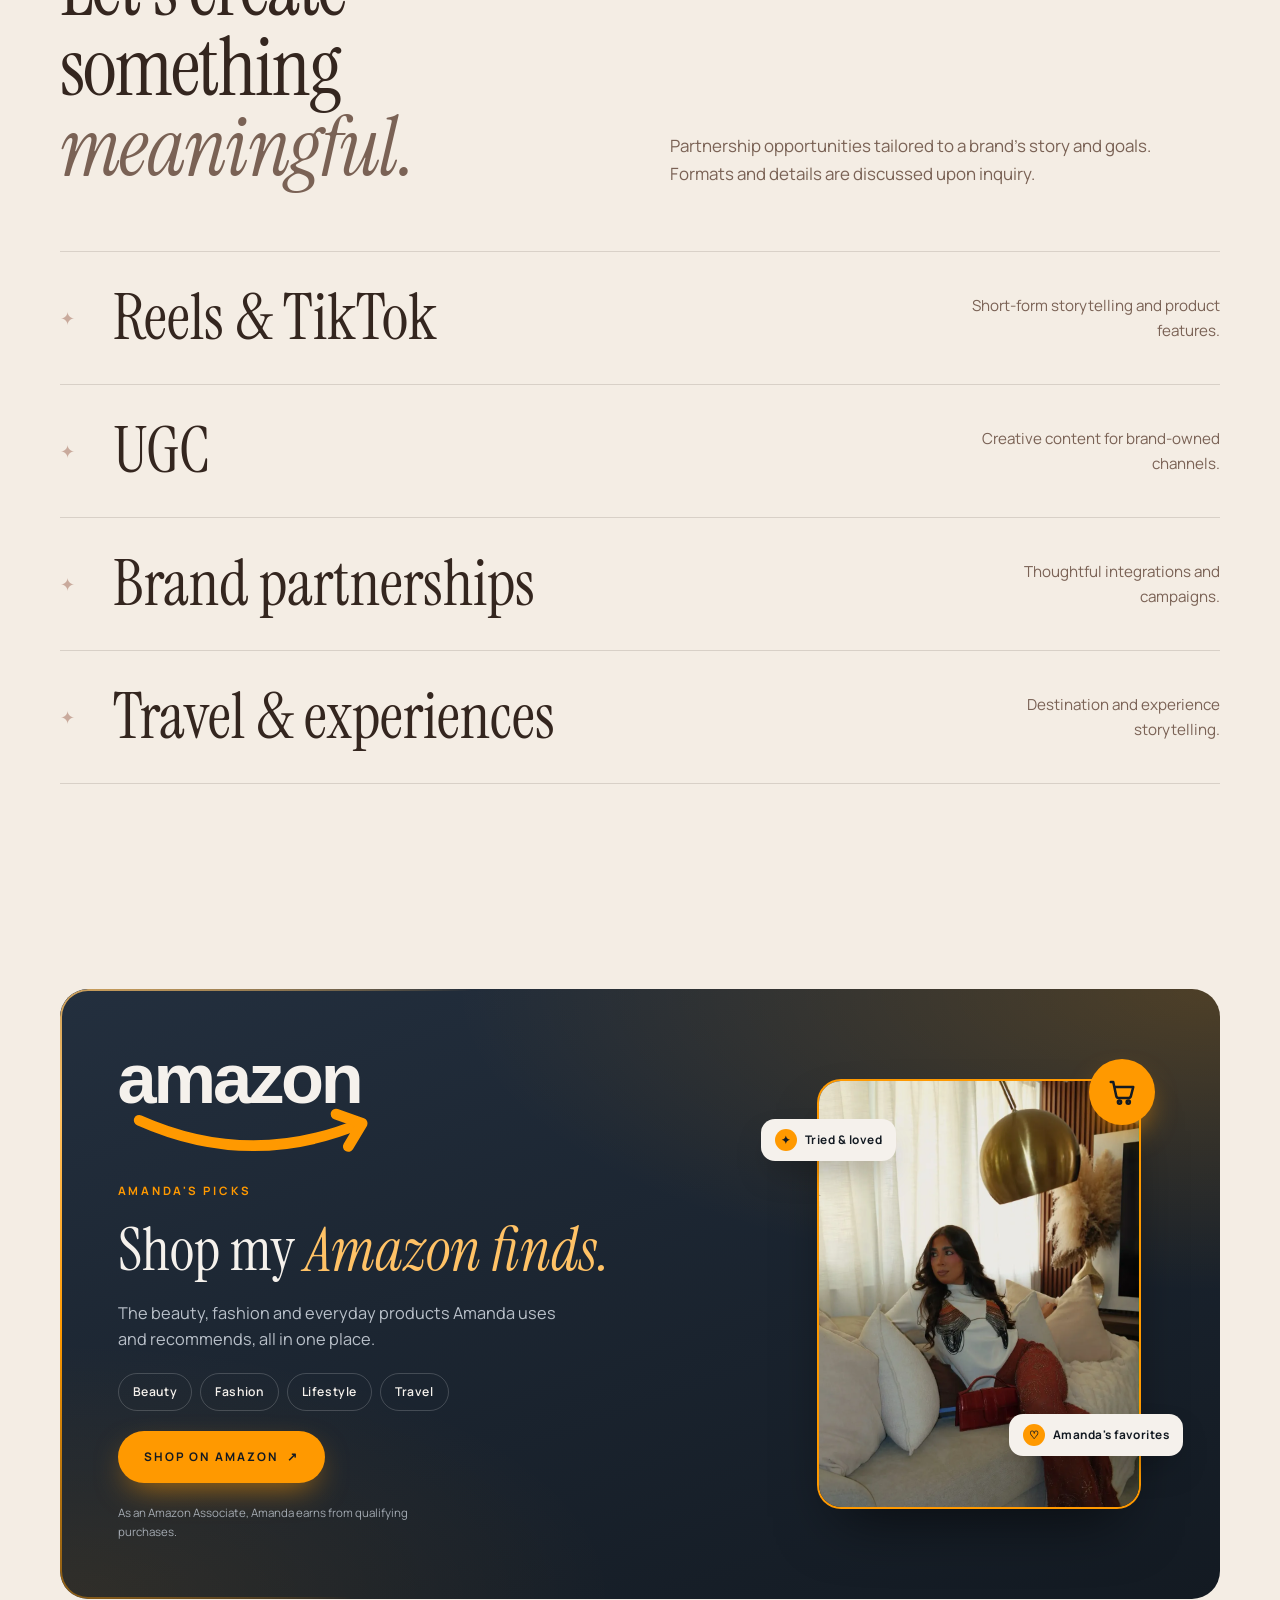
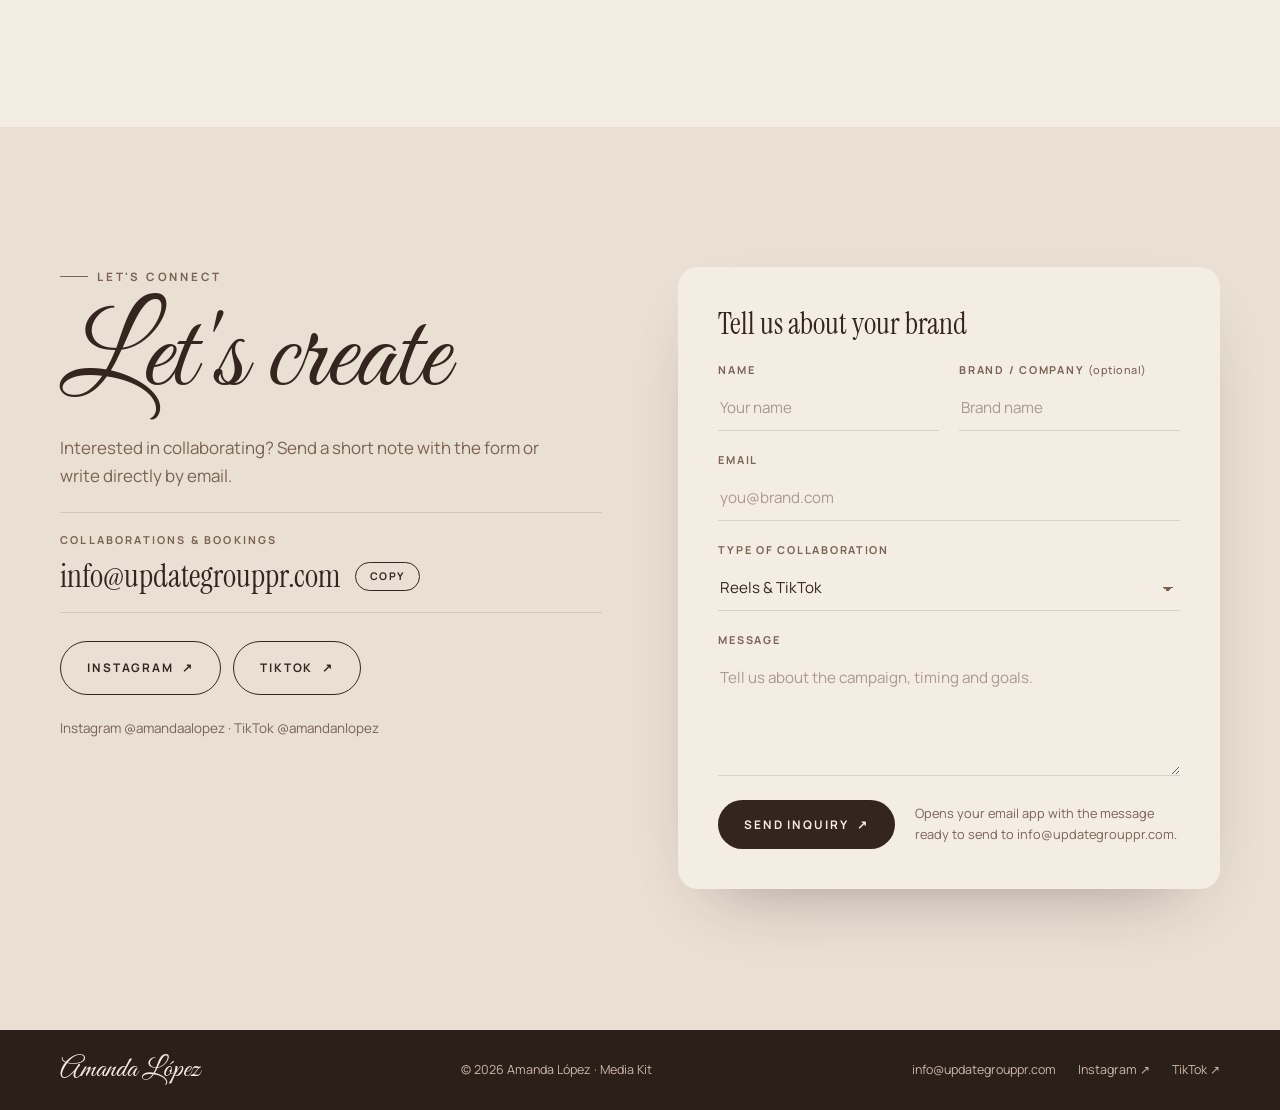
==== commit 8b844450: "Add Absolut and Susan G. Komen PR to the collaborations slideshow Absolut: new vodka launch event. S" ====
--- a/Amandalopez/index.html
+++ b/Amandalopez/index.html
@@ -543,10 +543,20 @@
             <img src="assets/collab-acaa-billboard.webp" alt="Digital billboard at night showing Amanda in the ACAA campaign" loading="lazy">
             <figcaption class="cs-tag">ACAA</figcaption>
           </figure>
+          <figure class="cs-slide" data-brand="Absolut" data-kind-en="Event · New product launch" data-kind-es="Evento · Lanzamiento de producto" data-desc-en="Invited to the launch event for a new Absolut vodka." data-desc-es="Invitada al evento de lanzamiento de un nuevo vodka de Absolut." aria-hidden="true">
+            <div class="cs-bg" style="background-image:url('assets/collab-absolut.webp')"></div>
+            <img src="assets/collab-absolut.webp" alt="Amanda holding a cocktail in front of a neon Absolut sign at a launch event" loading="lazy">
+            <figcaption class="cs-tag">Absolut</figcaption>
+          </figure>
           <figure class="cs-slide" data-brand="Espolón Tequila" data-kind-en="Branded content · Instagram Reel" data-kind-es="Contenido de marca · Reel de Instagram" data-desc-en="A cocktail Reel made with Espolón Tequila for her Instagram audience." data-desc-es="Un Reel preparando cócteles con Espolón Tequila para su audiencia en Instagram." aria-hidden="true">
             <div class="cs-bg" style="background-image:url('assets/collab-espolon.webp')"></div>
             <img src="assets/collab-espolon.webp" alt="Amanda holding an Espolón Tequila box in a kitchen with cocktail ingredients" loading="lazy">
             <figcaption class="cs-tag">Espolón Tequila</figcaption>
+          </figure>
+          <figure class="cs-slide" data-brand="Susan G. Komen PR" data-kind-en="Campaign · El Nuevo Día newspaper" data-kind-es="Campaña · Periódico El Nuevo Día" data-desc-en="Breast Cancer Awareness Month campaign in El Nuevo Día’s PR Saludable supplement, October 4, 2023." data-desc-es="Campaña del Mes de la Concienciación sobre el Cáncer de Seno en el suplemento PR Saludable de El Nuevo Día, 4 de octubre de 2023." aria-hidden="true">
+            <div class="cs-bg" style="background-image:url('assets/collab-komen.webp')"></div>
+            <img src="assets/collab-komen.webp" alt="El Nuevo Día newspaper page for Susan G. Komen Puerto Rico featuring Amanda in a pink awareness shirt" loading="lazy">
+            <figcaption class="cs-tag">Susan G. Komen PR</figcaption>
           </figure>
           <figure class="cs-slide" data-brand="ACAA" data-kind-en="Campaign · Gas station ads" data-kind-es="Campaña · Anuncios en gasolineras" data-desc-en="The same campaign on gas station pumps." data-desc-es="La misma campaña en los dispensadores de las gasolineras." aria-hidden="true">
             <div class="cs-bg" style="background-image:url('assets/collab-acaa-pump.webp')"></div>
@@ -560,7 +570,7 @@
           </figure>
         </div>
         <div class="cs-info">
-          <div class="cs-count"><b id="csNum">01</b> / 05</div>
+          <div class="cs-count"><b id="csNum">01</b> / 07</div>
           <div class="cs-text" id="csInfo">
             <span class="cs-kind" id="csKind">Event · Store opening</span>
             <h3 class="cs-brand" id="csBrand" style="margin-top:12px">Aristocrazy</h3>
